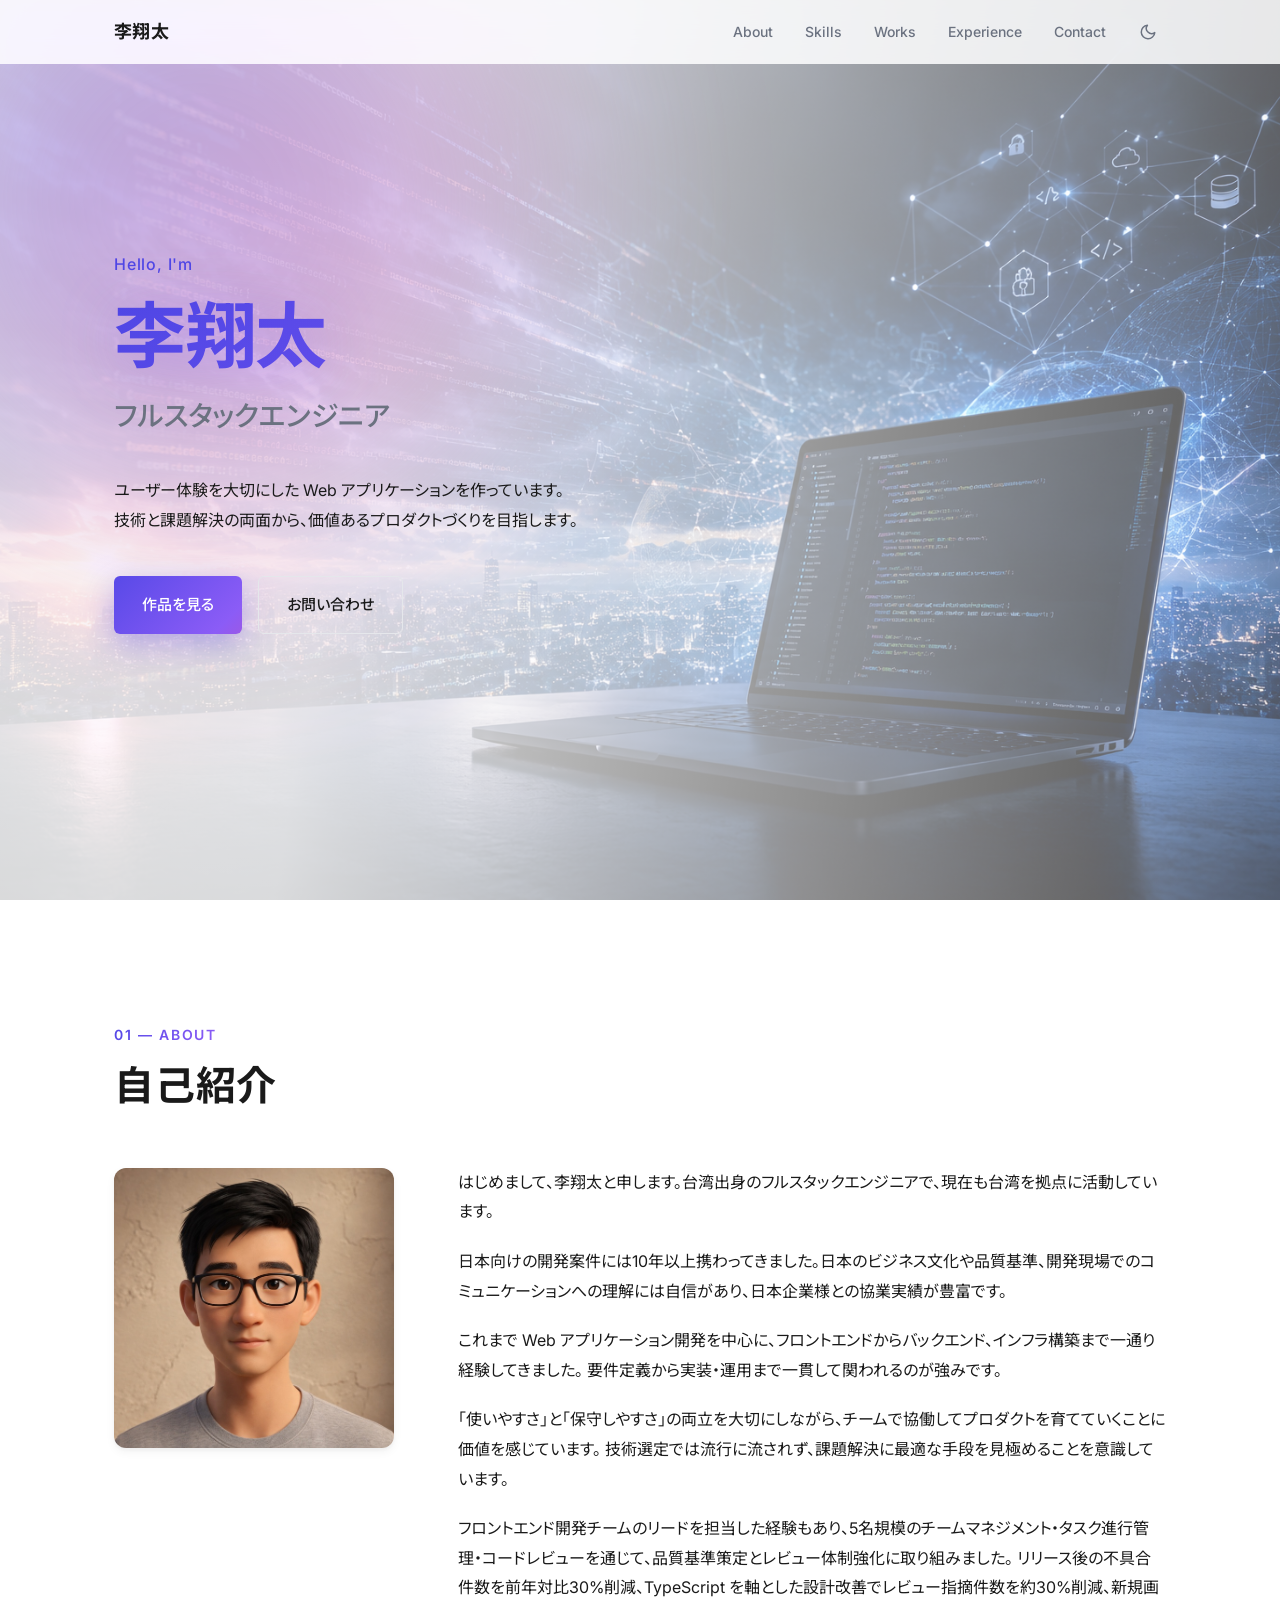
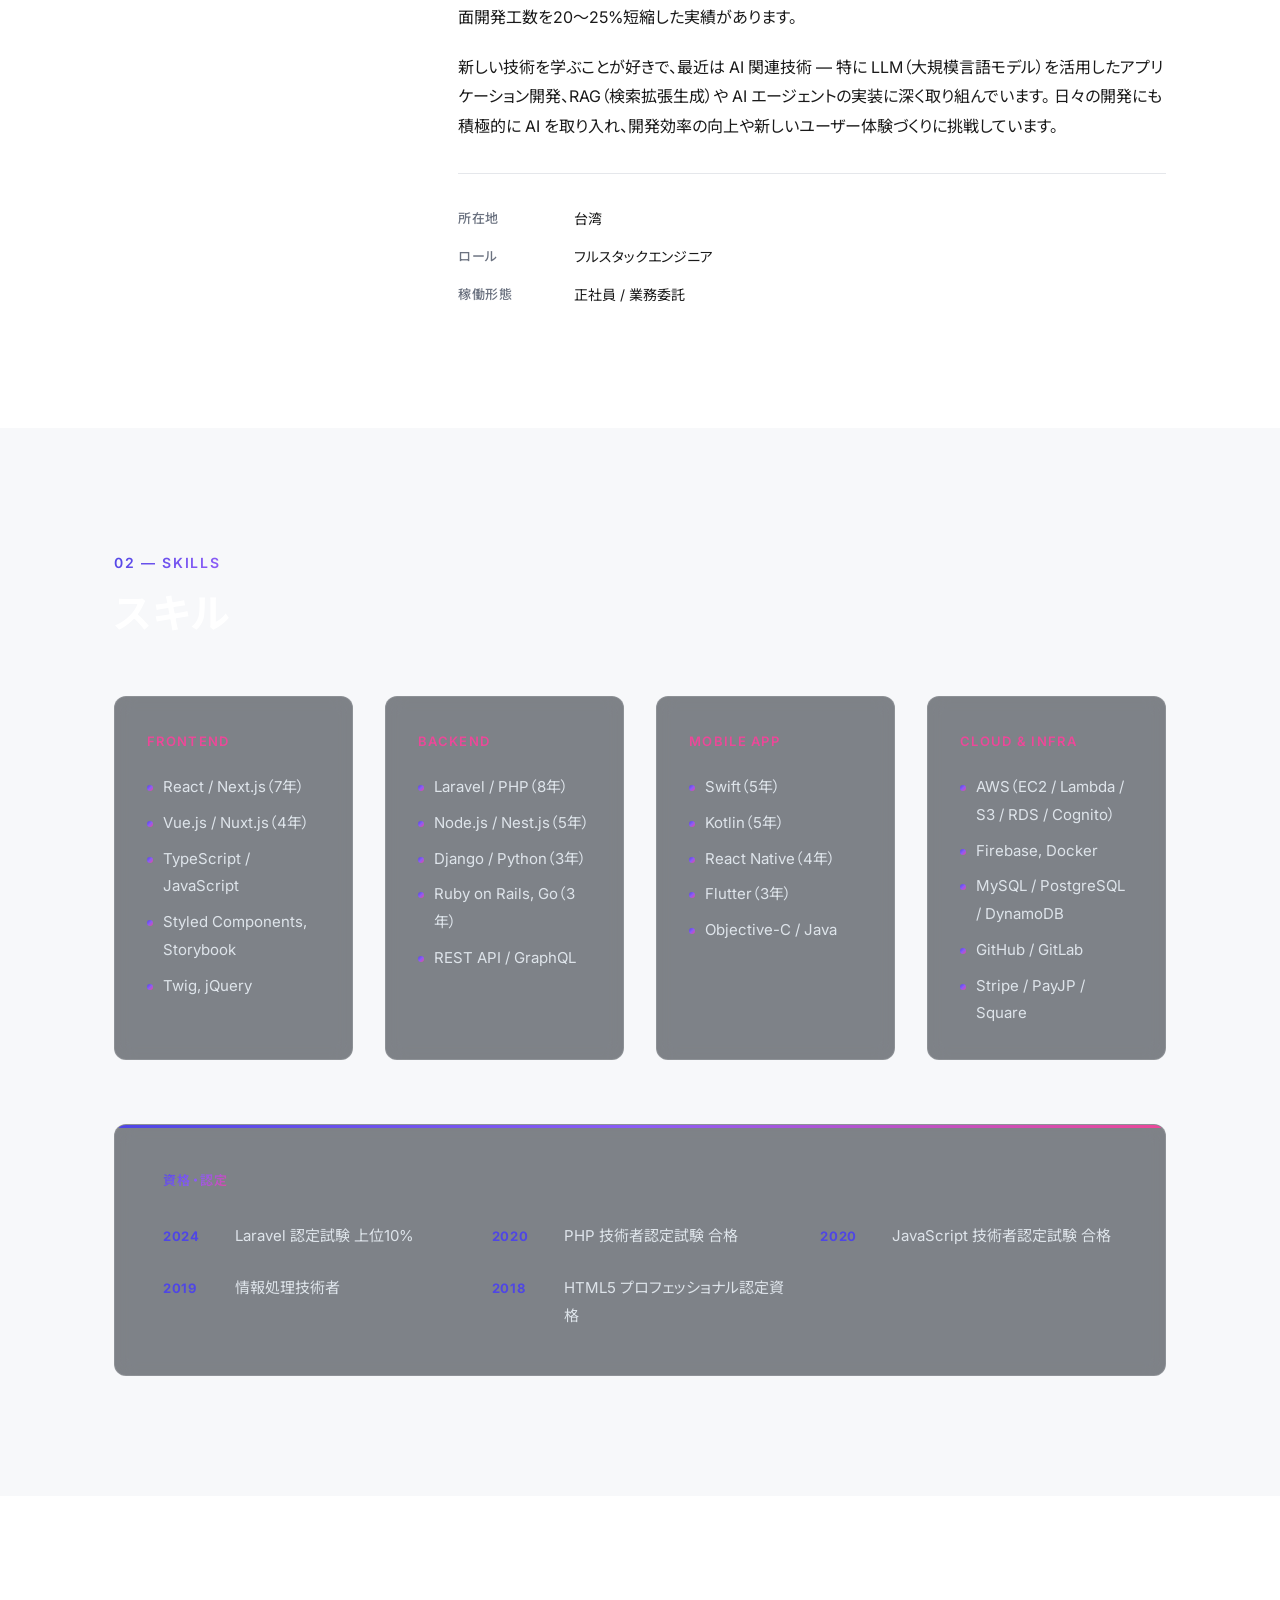
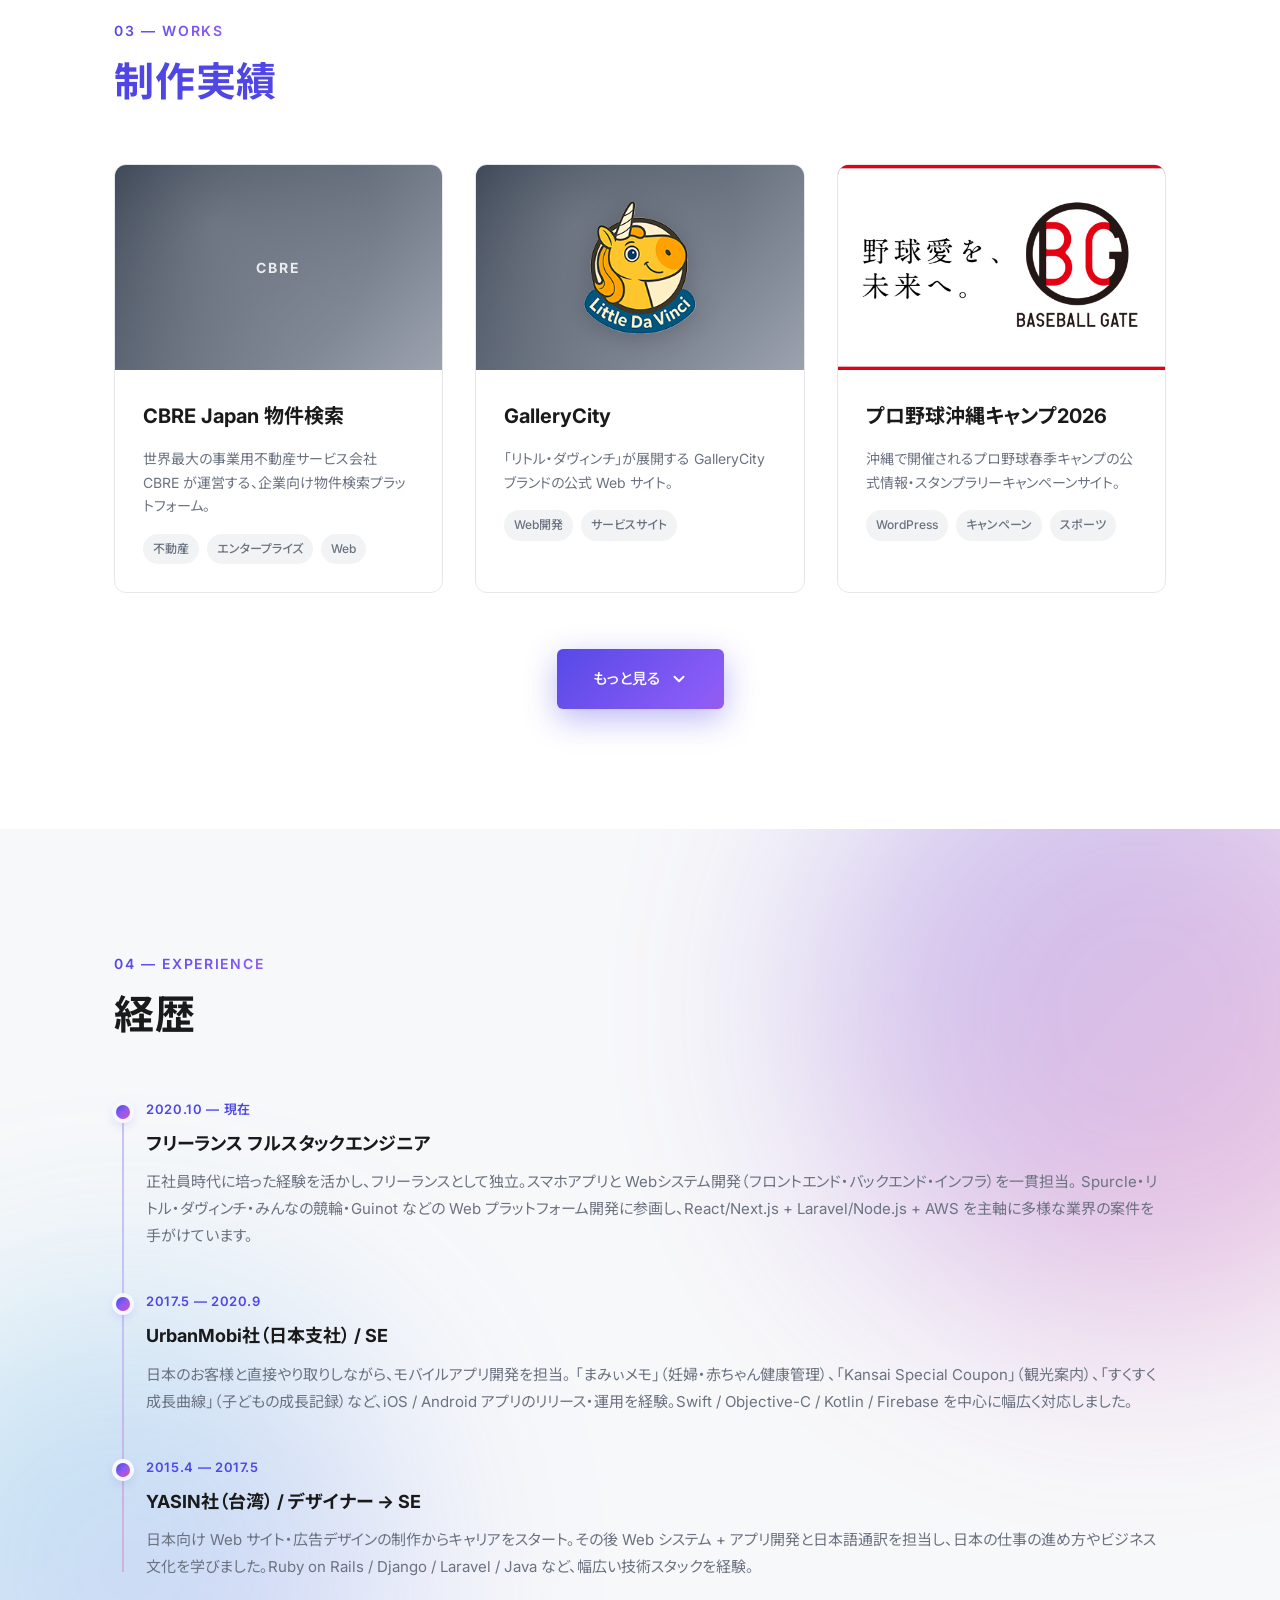
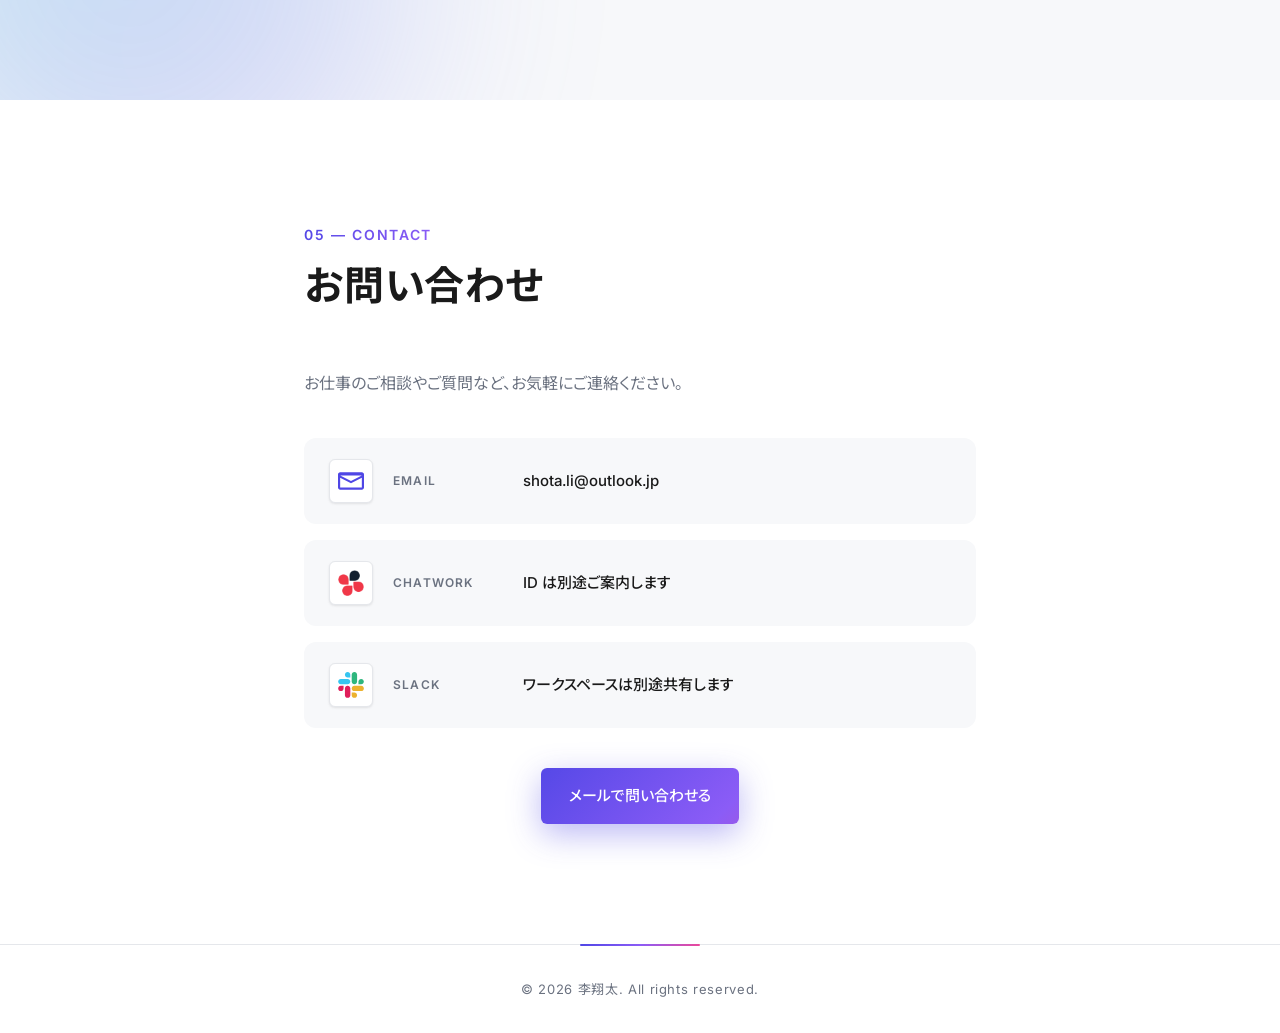
==== index.html @ f88a5d5b "initial commits" ====
<!DOCTYPE html>
<html lang="ja">
<head>
  <meta charset="UTF-8">
  <meta name="viewport" content="width=device-width, initial-scale=1.0">
  <title>李翔太 | Portfolio</title>
  <meta name="description" content="フルスタックエンジニア 李翔太 のポートフォリオサイト。これまでに制作した作品と経歴を掲載しています。">
  <meta property="og:title" content="李翔太 | Portfolio">
  <meta property="og:description" content="フルスタックエンジニア 李翔太 のポートフォリオサイト">
  <meta property="og:type" content="website">

  <link rel="preconnect" href="https://fonts.googleapis.com">
  <link rel="preconnect" href="https://fonts.gstatic.com" crossorigin>
  <link href="https://fonts.googleapis.com/css2?family=Inter:wght@400;500;600;700&family=Noto+Sans+JP:wght@400;500;700&display=swap" rel="stylesheet">
  <link rel="stylesheet" href="assets/css/style.css">

  <script>
    (function() {
      try {
        const stored = localStorage.getItem('theme');
        const prefersDark = window.matchMedia('(prefers-color-scheme: dark)').matches;
        const theme = stored || (prefersDark ? 'dark' : 'light');
        document.documentElement.setAttribute('data-theme', theme);
      } catch (e) {
        document.documentElement.setAttribute('data-theme', 'light');
      }
    })();
  </script>
</head>
<body>
  <header class="header" id="header">
    <div class="container header__inner">
      <a href="#hero" class="header__logo">李翔太</a>
      <div class="header__right">
        <nav class="nav" id="nav">
          <ul class="nav__list">
            <li><a href="#about" class="nav__link">About</a></li>
            <li><a href="#skills" class="nav__link">Skills</a></li>
            <li><a href="#works" class="nav__link">Works</a></li>
            <li><a href="#experience" class="nav__link">Experience</a></li>
            <li><a href="#contact" class="nav__link">Contact</a></li>
          </ul>
        </nav>
        <button class="theme-toggle" id="themeToggle" aria-label="テーマを切り替え">
          <svg class="theme-toggle__icon theme-toggle__icon--moon" viewBox="0 0 24 24" fill="none" stroke="currentColor" stroke-width="2" stroke-linecap="round" stroke-linejoin="round" aria-hidden="true">
            <path d="M21 12.79A9 9 0 1 1 11.21 3 7 7 0 0 0 21 12.79z"/>
          </svg>
          <svg class="theme-toggle__icon theme-toggle__icon--sun" viewBox="0 0 24 24" fill="none" stroke="currentColor" stroke-width="2" stroke-linecap="round" stroke-linejoin="round" aria-hidden="true">
            <circle cx="12" cy="12" r="4"/>
            <path d="M12 2v2M12 20v2M4.93 4.93l1.41 1.41M17.66 17.66l1.41 1.41M2 12h2M20 12h2M4.93 19.07l1.41-1.41M17.66 6.34l1.41-1.41"/>
          </svg>
        </button>
        <button class="header__toggle" id="navToggle" aria-label="メニューを開く" aria-expanded="false">
          <span></span><span></span><span></span>
        </button>
      </div>
    </div>
  </header>

  <main>
    <section id="hero" class="hero">
      <div class="container hero__inner">
        <p class="hero__greeting">Hello, I'm</p>
        <h1 class="hero__name">李翔太</h1>
        <p class="hero__title">フルスタックエンジニア</p>
        <p class="hero__lead">
          ユーザー体験を大切にした Web アプリケーションを作っています。<br>
          技術と課題解決の両面から、価値あるプロダクトづくりを目指します。
        </p>
        <div class="hero__actions">
          <a href="#works" class="btn btn--primary">作品を見る</a>
          <a href="#contact" class="btn btn--ghost">お問い合わせ</a>
        </div>
      </div>
    </section>

    <section id="about" class="section">
      <div class="container">
        <p class="section__label">01 — About</p>
        <h2 class="section__title">自己紹介</h2>
        <div class="about">
          <div class="about__image">
            <img src="assets/images/profile.jpg" alt="李翔太" loading="lazy">
          </div>
          <div class="about__text">
            <p>はじめまして、李翔太と申します。台湾出身のフルスタックエンジニアで、現在も台湾を拠点に活動しています。</p>
            <p>
              日本向けの開発案件には10年以上携わってきました。日本のビジネス文化や品質基準、開発現場でのコミュニケーションへの理解には自信があり、日本企業様との協業実績が豊富です。
            </p>
            <p>
              これまで Web アプリケーション開発を中心に、フロントエンドからバックエンド、インフラ構築まで一通り経験してきました。
              要件定義から実装・運用まで一貫して関われるのが強みです。
            </p>
            <p>
              「使いやすさ」と「保守しやすさ」の両立を大切にしながら、チームで協働してプロダクトを育てていくことに価値を感じています。
              技術選定では流行に流されず、課題解決に最適な手段を見極めることを意識しています。
            </p>
            <p>
              フロントエンド開発チームのリードを担当した経験もあり、5名規模のチームマネジメント・タスク進行管理・コードレビューを通じて、品質基準策定とレビュー体制強化に取り組みました。
              リリース後の不具合件数を前年対比30%削減、TypeScript を軸とした設計改善でレビュー指摘件数を約30%削減、新規画面開発工数を20〜25%短縮した実績があります。
            </p>
            <p>
              新しい技術を学ぶことが好きで、最近は AI 関連技術 — 特に LLM（大規模言語モデル）を活用したアプリケーション開発、RAG（検索拡張生成）や AI エージェントの実装に深く取り組んでいます。
              日々の開発にも積極的に AI を取り入れ、開発効率の向上や新しいユーザー体験づくりに挑戦しています。
            </p>
            <dl class="about__meta">
              <div class="about__meta-item">
                <dt>所在地</dt><dd>台湾</dd>
              </div>
              <div class="about__meta-item">
                <dt>ロール</dt><dd>フルスタックエンジニア</dd>
              </div>
              <div class="about__meta-item">
                <dt>稼働形態</dt><dd>正社員 / 業務委託</dd>
              </div>
            </dl>
          </div>
        </div>
      </div>
    </section>

    <section id="skills" class="section section--alt section--with-bg-image">
      <div class="container">
        <p class="section__label">02 — Skills</p>
        <h2 class="section__title">スキル</h2>
        <div class="skills">
          <div class="skill-group">
            <h3 class="skill-group__title">Frontend</h3>
            <ul class="skill-list">
              <li>React / Next.js（7年）</li>
              <li>Vue.js / Nuxt.js（4年）</li>
              <li>TypeScript / JavaScript</li>
              <li>Styled Components, Storybook</li>
              <li>Twig, jQuery</li>
            </ul>
          </div>
          <div class="skill-group">
            <h3 class="skill-group__title">Backend</h3>
            <ul class="skill-list">
              <li>Laravel / PHP（8年）</li>
              <li>Node.js / Nest.js（5年）</li>
              <li>Django / Python（3年）</li>
              <li>Ruby on Rails, Go（3年）</li>
              <li>REST API / GraphQL</li>
            </ul>
          </div>
          <div class="skill-group">
            <h3 class="skill-group__title">Mobile App</h3>
            <ul class="skill-list">
              <li>Swift（5年）</li>
              <li>Kotlin（5年）</li>
              <li>React Native（4年）</li>
              <li>Flutter（3年）</li>
              <li>Objective-C / Java</li>
            </ul>
          </div>
          <div class="skill-group">
            <h3 class="skill-group__title">Cloud &amp; Infra</h3>
            <ul class="skill-list">
              <li>AWS（EC2 / Lambda / S3 / RDS / Cognito）</li>
              <li>Firebase, Docker</li>
              <li>MySQL / PostgreSQL / DynamoDB</li>
              <li>GitHub / GitLab</li>
              <li>Stripe / PayJP / Square</li>
            </ul>
          </div>
        </div>

        <div class="certifications">
          <h3 class="certifications__title">資格・認定</h3>
          <ul class="certifications__list">
            <li><span class="certifications__year">2024</span><span>Laravel 認定試験 上位10%</span></li>
            <li><span class="certifications__year">2020</span><span>PHP 技術者認定試験 合格</span></li>
            <li><span class="certifications__year">2020</span><span>JavaScript 技術者認定試験 合格</span></li>
            <li><span class="certifications__year">2019</span><span>情報処理技術者</span></li>
            <li><span class="certifications__year">2018</span><span>HTML5 プロフェッショナル認定資格</span></li>
          </ul>
        </div>
      </div>
    </section>

    <section id="works" class="section section--with-works-bg">
      <div class="container">
        <p class="section__label">03 — Works</p>
        <h2 class="section__title">制作実績</h2>
        <div class="works" id="worksGrid">
          <article class="work-card">
            <a href="works/cbre-properties.html" class="work-card__link">
              <div class="work-card__thumb">
                <span class="work-card__thumb-text">CBRE</span>
              </div>
              <div class="work-card__body">
                <h3 class="work-card__title">CBRE Japan 物件検索</h3>
                <p class="work-card__desc">
                  世界最大の事業用不動産サービス会社 CBRE が運営する、企業向け物件検索プラットフォーム。
                </p>
                <ul class="work-card__tags">
                  <li>不動産</li>
                  <li>エンタープライズ</li>
                  <li>Web</li>
                </ul>
              </div>
            </a>
          </article>

          <article class="work-card">
            <a href="works/little-dvc-gallerycity.html" class="work-card__link">
              <div class="work-card__thumb work-card__thumb--icon">
                <img src="assets/images/works/little-dvc-logo.png" alt="Little Da Vinci" loading="lazy">
              </div>
              <div class="work-card__body">
                <h3 class="work-card__title">GalleryCity</h3>
                <p class="work-card__desc">
                  「リトル・ダヴィンチ」が展開する GalleryCity ブランドの公式 Web サイト。
                </p>
                <ul class="work-card__tags">
                  <li>Web開発</li>
                  <li>サービスサイト</li>
                </ul>
              </div>
            </a>
          </article>

          <article class="work-card">
            <a href="works/baseballgate-okinawa-camp.html" class="work-card__link">
              <div class="work-card__thumb">
                <img src="assets/images/works/baseballgate-okinawa.jpg" alt="プロ野球沖縄キャンプ2026" loading="lazy">
              </div>
              <div class="work-card__body">
                <h3 class="work-card__title">プロ野球沖縄キャンプ2026</h3>
                <p class="work-card__desc">
                  沖縄で開催されるプロ野球春季キャンプの公式情報・スタンプラリーキャンペーンサイト。
                </p>
                <ul class="work-card__tags">
                  <li>WordPress</li>
                  <li>キャンペーン</li>
                  <li>スポーツ</li>
                </ul>
              </div>
            </a>
          </article>

          <article class="work-card">
            <a href="works/minnano-keirin.html" class="work-card__link">
              <div class="work-card__thumb">
                <img src="assets/images/works/minnano-keirin.jpg" alt="みんなの競輪" loading="lazy">
              </div>
              <div class="work-card__body">
                <h3 class="work-card__title">みんなの競輪</h3>
                <p class="work-card__desc">
                  競輪の予想・レース映像を見ながら投票できる、競輪のオンライン投票サービス。
                </p>
                <ul class="work-card__tags">
                  <li>Next.js</li>
                  <li>TypeScript</li>
                  <li>オンライン投票</li>
                </ul>
              </div>
            </a>
          </article>

          <article class="work-card">
            <a href="works/spurcle-nexus.html" class="work-card__link">
              <div class="work-card__thumb work-card__thumb--icon">
                <img src="assets/images/works/spurcle-logo.svg" alt="Spurcle" loading="lazy">
              </div>
              <div class="work-card__body">
                <h3 class="work-card__title">Spurcle Community（Nexus）</h3>
                <p class="work-card__desc">
                  Spurcle が運営する Nexus コミュニティのWebプラットフォーム。
                </p>
                <ul class="work-card__tags">
                  <li>Next.js</li>
                  <li>コミュニティ</li>
                </ul>
              </div>
            </a>
          </article>

          <article class="work-card">
            <a href="works/guinot-paris.html" class="work-card__link">
              <div class="work-card__thumb work-card__thumb--icon">
                <img src="assets/images/works/guinot-logo.svg" alt="Guinot" loading="lazy">
              </div>
              <div class="work-card__body">
                <h3 class="work-card__title">Guinot Official Beauty Salon</h3>
                <p class="work-card__desc">
                  フランス発の高級美容ブランド Guinot の公式オンラインサロン。
                </p>
                <ul class="work-card__tags">
                  <li>EC</li>
                  <li>美容</li>
                  <li>認証</li>
                </ul>
              </div>
            </a>
          </article>
        </div>

        <div class="works__more">
          <button class="btn btn--primary works__more-btn" id="worksMoreBtn" aria-expanded="false" aria-controls="worksGrid">
            <span class="works__more-text">もっと見る</span>
            <svg class="works__more-icon" viewBox="0 0 24 24" fill="none" stroke="currentColor" stroke-width="2.5" stroke-linecap="round" stroke-linejoin="round" aria-hidden="true">
              <polyline points="6 9 12 15 18 9"/>
            </svg>
          </button>
        </div>
      </div>
    </section>

    <section id="experience" class="section section--alt">
      <div class="container">
        <p class="section__label">04 — Experience</p>
        <h2 class="section__title">経歴</h2>
        <ol class="timeline">
          <li class="timeline__item">
            <div class="timeline__date">2020.10 — 現在</div>
            <div class="timeline__body">
              <h3 class="timeline__title">フリーランス フルスタックエンジニア</h3>
              <p>
                正社員時代に培った経験を活かし、フリーランスとして独立。スマホアプリと Webシステム開発（フロントエンド・バックエンド・インフラ）を一貫担当。
                Spurcle・リトル・ダヴィンチ・みんなの競輪・Guinot などの Web プラットフォーム開発に参画し、React/Next.js + Laravel/Node.js + AWS を主軸に多様な業界の案件を手がけています。
              </p>
            </div>
          </li>
          <li class="timeline__item">
            <div class="timeline__date">2017.5 — 2020.9</div>
            <div class="timeline__body">
              <h3 class="timeline__title">UrbanMobi社（日本支社） / SE</h3>
              <p>
                日本のお客様と直接やり取りしながら、モバイルアプリ開発を担当。
                「まみぃメモ」（妊婦・赤ちゃん健康管理）、「Kansai Special Coupon」（観光案内）、「すくすく成長曲線」（子どもの成長記録）など、iOS / Android アプリのリリース・運用を経験。Swift / Objective-C / Kotlin / Firebase を中心に幅広く対応しました。
              </p>
            </div>
          </li>
          <li class="timeline__item">
            <div class="timeline__date">2015.4 — 2017.5</div>
            <div class="timeline__body">
              <h3 class="timeline__title">YASIN社（台湾） / デザイナー → SE</h3>
              <p>
                日本向け Web サイト・広告デザインの制作からキャリアをスタート。その後 Web システム + アプリ開発と日本語通訳を担当し、日本の仕事の進め方やビジネス文化を学びました。Ruby on Rails / Django / Laravel / Java など、幅広い技術スタックを経験。
              </p>
            </div>
          </li>
        </ol>
      </div>
    </section>

    <section id="contact" class="section">
      <div class="container container--narrow">
        <p class="section__label">05 — Contact</p>
        <h2 class="section__title">お問い合わせ</h2>
        <p class="contact__lead">
          お仕事のご相談やご質問など、お気軽にご連絡ください。
        </p>
        <ul class="contact__list">
          <li class="contact__item">
            <span class="contact__icon" aria-hidden="true">
              <svg viewBox="0 0 24 24" fill="currentColor">
                <path d="M22 4H2c-1.1 0-2 .9-2 2v12c0 1.1.9 2 2 2h20c1.1 0 2-.9 2-2V6c0-1.1-.9-2-2-2zm0 14H2V8.99l10 5 10-5V18zM12 12L2 7h20l-10 5z"/>
              </svg>
            </span>
            <span class="contact__label">Email</span>
            <a href="mailto:shota.li@outlook.jp" class="contact__value">shota.li@outlook.jp</a>
          </li>
          <li class="contact__item">
            <span class="contact__icon" aria-hidden="true">
              <img src="assets/images/icons/chatwork.png" alt="Chatwork" loading="lazy">
            </span>
            <span class="contact__label">Chatwork</span>
            <span class="contact__value">ID は別途ご案内します</span>
          </li>
          <li class="contact__item">
            <span class="contact__icon" aria-hidden="true">
              <img src="assets/images/icons/slack.svg" alt="Slack" loading="lazy">
            </span>
            <span class="contact__label">Slack</span>
            <span class="contact__value">ワークスペースは別途共有します</span>
          </li>
        </ul>

        <div class="contact__cta">
          <a href="mailto:shota.li@outlook.jp" class="btn btn--primary">メールで問い合わせる</a>
        </div>
      </div>
    </section>
  </main>

  <footer class="footer">
    <div class="container footer__inner">
      <p class="footer__copy">&copy; <span id="year"></span> 李翔太. All rights reserved.</p>
    </div>
  </footer>

  <script src="assets/js/script.js"></script>
</body>
</html>
---- assets/css/style.css ----
/* ==========================================================================
   Reset & Base
   ========================================================================== */
*,
*::before,
*::after {
  box-sizing: border-box;
}

* {
  margin: 0;
  padding: 0;
}

html {
  scroll-behavior: smooth;
  -webkit-text-size-adjust: 100%;
}

body {
  font-family: "Inter", "Noto Sans JP", -apple-system, BlinkMacSystemFont, "Segoe UI", "Hiragino Kaku Gothic ProN", "Hiragino Sans", Meiryo, sans-serif;
  font-size: 16px;
  line-height: 1.85;
  color: var(--color-text);
  background-color: var(--color-bg);
  font-feature-settings: "palt" 1;
  text-rendering: optimizeLegibility;
  -webkit-font-smoothing: antialiased;
  -moz-osx-font-smoothing: grayscale;
  transition: background-color 0.3s ease, color 0.3s ease;
}

img, picture, video {
  display: block;
  max-width: 100%;
  height: auto;
}

a {
  color: inherit;
  text-decoration: none;
  transition: color 0.2s ease, opacity 0.2s ease;
}

ul, ol {
  list-style: none;
}

button {
  font: inherit;
  background: none;
  border: none;
  cursor: pointer;
  color: inherit;
}

/* ==========================================================================
   Design Tokens
   ========================================================================== */
:root {
  --color-bg: #ffffff;
  --color-bg-alt: #f7f8fa;
  --color-card: #ffffff;
  --color-text: #1a1a1a;
  --color-text-muted: #6b7280;
  --color-border: #e5e7eb;
  --color-accent: #4f46e5;
  --color-accent-hover: #4338ca;
  --color-accent-cyan: #06b6d4;
  --color-grad-1: #4f46e5;
  --color-grad-2: #8b5cf6;
  --color-grad-3: #ec4899;
  --gradient-primary: linear-gradient(135deg, #4f46e5 0%, #8b5cf6 50%, #ec4899 100%);
  --gradient-blob-1: linear-gradient(135deg, #4f46e5 0%, #ec4899 100%);
  --gradient-blob-2: linear-gradient(135deg, #06b6d4 0%, #8b5cf6 100%);
  --color-header-bg: rgba(255, 255, 255, 0.85);
  --color-thumb-from: #374151;
  --color-thumb-to: #9ca3af;
  --color-placeholder-from: #e5e7eb;
  --color-placeholder-to: #cbd5e1;
  --color-placeholder-text: #9ca3af;
  --color-contact-hover-bg: #eef2f7;
  --color-tag-bg: #f1f3f5;
  --hero-overlay-from: rgba(255, 255, 255, 0.85);
  --hero-overlay-to: rgba(255, 255, 255, 0.3);
  --skills-overlay-from: rgba(10, 14, 22, 0.7);
  --skills-overlay-to: rgba(10, 14, 22, 0.25);
  --works-overlay-from: rgba(255, 255, 255, 0.92);
  --works-overlay-to: rgba(255, 255, 255, 0.55);

  --font-display: "Inter", "Noto Sans JP", sans-serif;

  --container-width: 1100px;
  --container-narrow: 720px;
  --container-padding: 24px;

  --header-height: 64px;

  --radius-sm: 6px;
  --radius-md: 12px;
  --radius-lg: 20px;

  --shadow-sm: 0 1px 2px rgba(0, 0, 0, 0.04), 0 1px 3px rgba(0, 0, 0, 0.06);
  --shadow-md: 0 4px 10px rgba(0, 0, 0, 0.05), 0 2px 4px rgba(0, 0, 0, 0.04);
  --shadow-lg: 0 20px 40px rgba(0, 0, 0, 0.08);
  --shadow-glow: 0 10px 32px rgba(79, 70, 229, 0.38);
  --shadow-glow-hover: 0 18px 48px rgba(236, 72, 153, 0.5);

  --blob-opacity-1: 0.32;
  --blob-opacity-2: 0.25;

  --transition: 0.25s ease;
}

[data-theme="dark"] {
  --color-bg: #0d1117;
  --color-bg-alt: #161b22;
  --color-card: #1c2128;
  --color-text: #e6edf3;
  --color-text-muted: #8b949e;
  --color-border: #30363d;
  --color-accent: #818cf8;
  --color-accent-hover: #6366f1;
  --color-accent-cyan: #22d3ee;
  --color-grad-1: #818cf8;
  --color-grad-2: #a78bfa;
  --color-grad-3: #f472b6;
  --gradient-primary: linear-gradient(135deg, #818cf8 0%, #a78bfa 50%, #f472b6 100%);
  --gradient-blob-1: linear-gradient(135deg, #6366f1 0%, #ec4899 100%);
  --gradient-blob-2: linear-gradient(135deg, #06b6d4 0%, #a78bfa 100%);
  --color-header-bg: rgba(13, 17, 23, 0.85);
  --color-thumb-from: #1f2937;
  --color-thumb-to: #4b5563;
  --color-placeholder-from: #21262d;
  --color-placeholder-to: #30363d;
  --color-placeholder-text: #6e7681;
  --color-contact-hover-bg: #262c36;
  --color-tag-bg: #2d333b;
  --hero-overlay-from: rgba(13, 17, 23, 0.88);
  --hero-overlay-to: rgba(13, 17, 23, 0.45);
  --skills-overlay-from: rgba(10, 14, 22, 0.8);
  --skills-overlay-to: rgba(10, 14, 22, 0.35);
  --works-overlay-from: rgba(13, 17, 23, 0.95);
  --works-overlay-to: rgba(13, 17, 23, 0.78);

  --shadow-sm: 0 1px 2px rgba(0, 0, 0, 0.3), 0 1px 3px rgba(0, 0, 0, 0.4);
  --shadow-md: 0 4px 10px rgba(0, 0, 0, 0.35), 0 2px 4px rgba(0, 0, 0, 0.3);
  --shadow-lg: 0 20px 40px rgba(0, 0, 0, 0.5);
  --shadow-glow: 0 10px 32px rgba(129, 140, 248, 0.5);
  --shadow-glow-hover: 0 18px 48px rgba(244, 114, 182, 0.55);

  --blob-opacity-1: 0.42;
  --blob-opacity-2: 0.34;
}

/* ==========================================================================
   Layout Utilities
   ========================================================================== */
.container {
  width: 100%;
  max-width: var(--container-width);
  margin: 0 auto;
  padding: 0 var(--container-padding);
}

.container--narrow {
  max-width: var(--container-narrow);
}

.section {
  padding: 120px 0;
  position: relative;
}

.section > .container {
  position: relative;
  z-index: 1;
}

.section--alt {
  background-color: var(--color-bg-alt);
  transition: background-color 0.3s ease;
  overflow: hidden;
}

.section--alt::before,
.section--alt::after {
  content: "";
  position: absolute;
  border-radius: 50%;
  filter: blur(110px);
  pointer-events: none;
  z-index: 0;
}

.section--alt::before {
  width: 640px;
  height: 640px;
  top: -140px;
  right: -180px;
  background: var(--gradient-blob-1);
  opacity: var(--blob-opacity-1);
}

.section--alt::after {
  width: 540px;
  height: 540px;
  bottom: -140px;
  left: -140px;
  background: var(--gradient-blob-2);
  opacity: var(--blob-opacity-2);
}

/* Optional background image (use class .section--with-bg-image and place file at assets/images/skills-bg.jpg) */
.section--with-bg-image {
  background-image:
    linear-gradient(135deg, var(--skills-overlay-from), var(--skills-overlay-to)),
    url('../images/skills-bg.jpg');
  background-size: cover;
  background-position: center center;
  background-repeat: no-repeat;
}

/* Works section background image */
.section--with-works-bg {
  background-image:
    linear-gradient(180deg,
      var(--works-overlay-from) 0%,
      var(--works-overlay-from) 22%,
      var(--works-overlay-to) 100%
    ),
    url('../images/works-bg.jpg');
  background-size: cover;
  background-position: center center;
  background-repeat: no-repeat;
}

/* Section title in Works — adjust text color only so it balances with the gallery bg in both themes */
.section--with-works-bg .section__title {
  color: var(--color-accent);
}

/* Parallax-like fixed background on desktop only (iOS Safari has perf issues with fixed) */
@media (min-width: 769px) {
  .hero,
  .section--with-bg-image,
  .section--with-works-bg {
    background-attachment: fixed;
  }
}

/* Hide decorative blobs when bg image is present (image is the visual focus) */
.section--with-bg-image::before,
.section--with-bg-image::after {
  display: none;
}

/* Force-dark theme treatment within the bg-image section regardless of light/dark mode */
.section--with-bg-image .section__title {
  color: #ffffff;
}

.section--with-bg-image .skill-group {
  background-color: rgba(28, 33, 40, 0.55);
  border-color: rgba(255, 255, 255, 0.12);
  -webkit-backdrop-filter: blur(10px) saturate(180%);
  backdrop-filter: blur(10px) saturate(180%);
}

.section--with-bg-image .skill-group:hover {
  background-color: rgba(28, 33, 40, 0.75);
  border-color: var(--color-grad-3);
}

.section--with-bg-image .skill-group__title {
  color: var(--color-grad-3);
}

.section--with-bg-image .skill-list li {
  color: rgba(230, 237, 243, 0.92);
}

.section--with-bg-image .certifications {
  background-color: rgba(28, 33, 40, 0.55);
  border-color: rgba(255, 255, 255, 0.12);
  -webkit-backdrop-filter: blur(10px) saturate(180%);
  backdrop-filter: blur(10px) saturate(180%);
}

.section--with-bg-image .certifications__list li {
  color: rgba(230, 237, 243, 0.92);
}

.section__label {
  font-family: var(--font-display);
  font-size: 14px;
  font-weight: 600;
  letter-spacing: 0.12em;
  color: var(--color-accent);
  background: var(--gradient-primary);
  background-size: 200% auto;
  -webkit-background-clip: text;
  background-clip: text;
  -webkit-text-fill-color: transparent;
  margin-bottom: 12px;
  text-transform: uppercase;
  display: inline-block;
}

.section__title {
  font-size: clamp(28px, 4vw, 40px);
  font-weight: 700;
  letter-spacing: 0.02em;
  margin-bottom: 56px;
  line-height: 1.3;
}

/* ==========================================================================
   Header
   ========================================================================== */
.header {
  position: fixed;
  top: 0;
  left: 0;
  right: 0;
  height: var(--header-height);
  background-color: var(--color-header-bg);
  backdrop-filter: saturate(180%) blur(12px);
  -webkit-backdrop-filter: saturate(180%) blur(12px);
  border-bottom: 1px solid transparent;
  z-index: 100;
  transition: border-color var(--transition), box-shadow var(--transition), background-color 0.3s ease;
}

.header.is-scrolled {
  border-bottom-color: var(--color-border);
  box-shadow: var(--shadow-sm);
}

.header__inner {
  display: flex;
  align-items: center;
  justify-content: space-between;
  height: 100%;
  gap: 16px;
}

.header__logo {
  font-family: var(--font-display);
  font-weight: 700;
  font-size: 18px;
  letter-spacing: 0.02em;
  flex-shrink: 0;
}

.header__logo:hover {
  color: var(--color-accent);
}

.header__right {
  display: flex;
  align-items: center;
  gap: 24px;
}

.nav__list {
  display: flex;
  gap: 32px;
}

.nav__link {
  font-size: 14px;
  font-weight: 500;
  color: var(--color-text-muted);
}

.nav__link:hover {
  color: var(--color-text);
}

/* Theme toggle */
.theme-toggle {
  display: inline-flex;
  align-items: center;
  justify-content: center;
  width: 36px;
  height: 36px;
  border-radius: var(--radius-sm);
  color: var(--color-text-muted);
  transition: color var(--transition), background-color var(--transition);
  flex-shrink: 0;
  z-index: 110;
}

.theme-toggle:hover {
  color: var(--color-text);
  background-color: var(--color-bg-alt);
}

.theme-toggle__icon {
  width: 18px;
  height: 18px;
}

.theme-toggle__icon--sun { display: none; }
.theme-toggle__icon--moon { display: block; }
[data-theme="dark"] .theme-toggle__icon--sun { display: block; }
[data-theme="dark"] .theme-toggle__icon--moon { display: none; }

.header__toggle {
  display: none;
  width: 32px;
  height: 32px;
  position: relative;
  z-index: 110;
}

.header__toggle span {
  position: absolute;
  left: 4px;
  width: 24px;
  height: 2px;
  background-color: var(--color-text);
  transition: transform var(--transition), opacity var(--transition), background-color 0.3s ease;
}

.header__toggle span:nth-child(1) { top: 10px; }
.header__toggle span:nth-child(2) { top: 16px; }
.header__toggle span:nth-child(3) { top: 22px; }

.header__toggle[aria-expanded="true"] span:nth-child(1) {
  transform: translateY(6px) rotate(45deg);
}
.header__toggle[aria-expanded="true"] span:nth-child(2) {
  opacity: 0;
}
.header__toggle[aria-expanded="true"] span:nth-child(3) {
  transform: translateY(-6px) rotate(-45deg);
}

/* ==========================================================================
   Hero
   ========================================================================== */
.hero {
  min-height: 100vh;
  display: flex;
  align-items: center;
  padding: var(--header-height) 0 80px;
  background-image:
    linear-gradient(100deg, var(--hero-overlay-from) 0%, var(--hero-overlay-from) 30%, var(--hero-overlay-to) 100%),
    url('../images/hero-bg.jpg');
  background-size: cover;
  background-position: center;
  background-repeat: no-repeat;
  position: relative;
  overflow: hidden;
}

.hero::before {
  content: "";
  position: absolute;
  top: -120px;
  left: -120px;
  width: 640px;
  height: 640px;
  border-radius: 50%;
  background: var(--gradient-blob-1);
  filter: blur(130px);
  opacity: 0.38;
  pointer-events: none;
  z-index: 0;
}

.hero > .container {
  position: relative;
  z-index: 1;
}

.hero__greeting {
  font-family: var(--font-display);
  font-size: 16px;
  color: var(--color-accent);
  font-weight: 500;
  letter-spacing: 0.05em;
  margin-bottom: 16px;
}

.hero__name {
  font-family: var(--font-display);
  font-size: clamp(40px, 7vw, 72px);
  font-weight: 700;
  line-height: 1.1;
  letter-spacing: -0.02em;
  margin-bottom: 16px;
  color: var(--color-accent);
  background: var(--gradient-primary);
  background-size: 200% 200%;
  -webkit-background-clip: text;
  background-clip: text;
  -webkit-text-fill-color: transparent;
  animation: gradientShift 6s ease-in-out infinite;
  filter: drop-shadow(0 8px 30px rgba(139, 92, 246, 0.35));
}

@keyframes gradientShift {
  0%, 100% { background-position: 0% 50%; }
  50% { background-position: 100% 50%; }
}

.hero__title {
  font-size: clamp(20px, 3vw, 28px);
  font-weight: 500;
  color: var(--color-text-muted);
  margin-bottom: 32px;
}

.hero__lead {
  font-size: 16px;
  line-height: 1.9;
  max-width: 560px;
  margin-bottom: 40px;
  color: var(--color-text);
}

.hero__actions {
  display: flex;
  gap: 16px;
  flex-wrap: wrap;
}

/* ==========================================================================
   Buttons
   ========================================================================== */
.btn {
  display: inline-flex;
  align-items: center;
  justify-content: center;
  padding: 14px 28px;
  font-size: 15px;
  font-weight: 500;
  border-radius: var(--radius-sm);
  transition: background-position 0.5s ease, color var(--transition), transform var(--transition), border-color var(--transition), box-shadow var(--transition), background var(--transition);
  cursor: pointer;
  position: relative;
  overflow: hidden;
}

.btn--primary {
  background: var(--gradient-primary);
  background-size: 200% 200%;
  background-position: 0% 50%;
  color: #ffffff;
  border: none;
  box-shadow: var(--shadow-glow);
}

.btn--primary:hover {
  background-position: 100% 50%;
  box-shadow: var(--shadow-glow-hover);
  transform: translateY(-2px);
}

.btn--ghost {
  background-color: transparent;
  color: var(--color-text);
  border: 1px solid var(--color-border);
}

.btn--ghost:hover {
  border-color: transparent;
  color: #ffffff;
  background: var(--gradient-primary);
  background-size: 200% 200%;
  background-position: 0% 50%;
  transform: translateY(-2px);
  box-shadow: var(--shadow-glow);
}

/* ==========================================================================
   About
   ========================================================================== */
.about {
  display: grid;
  grid-template-columns: 280px 1fr;
  gap: 64px;
  align-items: start;
}

.about__image {
  position: sticky;
  top: calc(var(--header-height) + 32px);
}

.about__image-placeholder {
  aspect-ratio: 1;
  background: linear-gradient(135deg, var(--color-placeholder-from), var(--color-placeholder-to));
  border-radius: var(--radius-md);
  display: flex;
  align-items: center;
  justify-content: center;
  color: var(--color-placeholder-text);
  font-weight: 600;
  letter-spacing: 0.1em;
  font-size: 14px;
}

.about__image img {
  aspect-ratio: 1;
  width: 100%;
  object-fit: cover;
  object-position: center -36px;
  border-radius: var(--radius-md);
  box-shadow: var(--shadow-md);
}

.about__text > p {
  margin-bottom: 20px;
}

.about__meta {
  margin-top: 32px;
  padding-top: 32px;
  border-top: 1px solid var(--color-border);
  display: grid;
  gap: 12px;
}

.about__meta-item {
  display: grid;
  grid-template-columns: 100px 1fr;
  gap: 16px;
}

.about__meta-item dt {
  font-size: 13px;
  color: var(--color-text-muted);
  font-weight: 500;
  letter-spacing: 0.05em;
}

.about__meta-item dd {
  font-size: 14px;
}

/* ==========================================================================
   Skills
   ========================================================================== */
.skills {
  display: grid;
  grid-template-columns: repeat(auto-fit, minmax(220px, 1fr));
  gap: 32px;
}

.skill-group {
  padding: 32px;
  background-color: var(--color-card);
  border: 1px solid var(--color-border);
  border-radius: var(--radius-md);
  transition: transform var(--transition), box-shadow var(--transition), background-color 0.3s ease, border-color 0.3s ease;
}

.skill-group:hover {
  transform: translateY(-6px) scale(1.02);
  box-shadow: var(--shadow-md), 0 0 32px rgba(139, 92, 246, 0.25);
  border-color: var(--color-grad-2);
}

.skill-group__title {
  font-family: var(--font-display);
  font-size: 13px;
  font-weight: 600;
  letter-spacing: 0.1em;
  text-transform: uppercase;
  color: var(--color-accent);
  margin-bottom: 20px;
}

.skill-list {
  display: flex;
  flex-direction: column;
  gap: 8px;
}

.skill-list li {
  font-size: 15px;
  padding-left: 16px;
  position: relative;
}

.skill-list li::before {
  content: "";
  position: absolute;
  left: 0;
  top: 12px;
  width: 6px;
  height: 6px;
  border-radius: 50%;
  background: var(--gradient-primary);
}

/* Certifications */
.certifications {
  margin-top: 64px;
  padding: 40px 48px;
  background-color: var(--color-card);
  border: 1px solid var(--color-border);
  border-radius: var(--radius-md);
  position: relative;
  overflow: hidden;
}

.certifications::before {
  content: "";
  position: absolute;
  top: 0;
  left: 0;
  right: 0;
  height: 3px;
  background: var(--gradient-primary);
}

.certifications__title {
  font-family: var(--font-display);
  font-size: 13px;
  font-weight: 600;
  letter-spacing: 0.1em;
  text-transform: uppercase;
  background: var(--gradient-primary);
  -webkit-background-clip: text;
  background-clip: text;
  -webkit-text-fill-color: transparent;
  margin-bottom: 24px;
  display: inline-block;
}

.certifications__list {
  display: grid;
  grid-template-columns: repeat(auto-fit, minmax(280px, 1fr));
  gap: 12px 32px;
}

.certifications__list li {
  display: grid;
  grid-template-columns: 56px 1fr;
  gap: 16px;
  align-items: baseline;
  font-size: 15px;
  padding: 6px 0;
}

.certifications__year {
  font-family: var(--font-display);
  font-weight: 700;
  font-size: 13px;
  color: var(--color-accent);
  letter-spacing: 0.05em;
}

@media (max-width: 768px) {
  .certifications {
    padding: 32px 24px;
    margin-top: 48px;
  }
  .certifications__list li {
    grid-template-columns: 50px 1fr;
    gap: 12px;
    font-size: 14px;
  }
}

/* ==========================================================================
   Works
   ========================================================================== */
.works {
  display: grid;
  grid-template-columns: repeat(auto-fit, minmax(300px, 1fr));
  gap: 32px;
}

.work-card {
  background-color: var(--color-card);
  border: 1px solid var(--color-border);
  border-radius: var(--radius-md);
  overflow: hidden;
  transition: transform var(--transition), box-shadow var(--transition), background-color 0.3s ease, border-color 0.3s ease;
}

.work-card:hover {
  transform: translateY(-10px) scale(1.025);
  box-shadow: var(--shadow-lg), 0 0 44px rgba(236, 72, 153, 0.28);
}

/* Works "show more" — hide cards beyond 3rd by default */
.works .work-card:nth-child(n+4) {
  display: none;
}

.works.is-expanded .work-card:nth-child(n+4) {
  display: block;
  animation: workReveal 0.7s cubic-bezier(0.16, 1, 0.3, 1) backwards;
}

.works.is-expanded .work-card:nth-child(4) { animation-delay: 0s; }
.works.is-expanded .work-card:nth-child(5) { animation-delay: 0.1s; }
.works.is-expanded .work-card:nth-child(6) { animation-delay: 0.2s; }
.works.is-expanded .work-card:nth-child(7) { animation-delay: 0.3s; }
.works.is-expanded .work-card:nth-child(8) { animation-delay: 0.4s; }

@keyframes workReveal {
  from {
    opacity: 0;
    transform: translateY(50px) scale(0.92);
  }
  to {
    opacity: 1;
    transform: translateY(0) scale(1);
  }
}

.works__more {
  display: flex;
  justify-content: center;
  margin-top: 56px;
}

.works__more-btn {
  gap: 10px;
  padding: 16px 36px;
  font-size: 15px;
}

.works__more-icon {
  width: 18px;
  height: 18px;
  transition: transform 0.4s cubic-bezier(0.16, 1, 0.3, 1);
}

.works__more-btn[aria-expanded="true"] .works__more-icon {
  transform: rotate(180deg);
}

.work-card__link {
  display: block;
}

.work-card__thumb {
  aspect-ratio: 16 / 10;
  background: linear-gradient(135deg, var(--color-thumb-from), var(--color-thumb-to));
  display: flex;
  align-items: center;
  justify-content: center;
  overflow: hidden;
  position: relative;
}

.work-card__thumb::after {
  content: "";
  position: absolute;
  inset: 0;
  background: radial-gradient(circle at 30% 30%, rgba(255, 255, 255, 0.15), transparent 60%);
  pointer-events: none;
  z-index: 1;
}

.work-card__thumb img {
  width: 100%;
  height: 100%;
  object-fit: cover;
  display: block;
  position: relative;
  z-index: 2;
}

.work-card__thumb--icon img {
  width: 70%;
  height: auto;
  max-height: 65%;
  object-fit: contain;
  filter: drop-shadow(0 4px 12px rgba(0, 0, 0, 0.2));
}

.work-card__thumb-text {
  font-family: var(--font-display);
  font-weight: 700;
  letter-spacing: 0.15em;
  font-size: 14px;
  color: rgba(255, 255, 255, 0.85);
  position: relative;
  z-index: 1;
}

.work-card__body {
  padding: 28px;
}

.work-card__title {
  font-size: 20px;
  font-weight: 700;
  margin-bottom: 12px;
}

.work-card__desc {
  font-size: 14px;
  color: var(--color-text-muted);
  line-height: 1.7;
  margin-bottom: 16px;
}

.work-card__tags {
  display: flex;
  gap: 8px;
  flex-wrap: wrap;
}

.work-card__tags li {
  font-family: var(--font-display);
  font-size: 12px;
  padding: 4px 10px;
  background-color: var(--color-tag-bg);
  color: var(--color-text-muted);
  border-radius: 100px;
  font-weight: 500;
}

/* ==========================================================================
   Timeline
   ========================================================================== */
.timeline {
  display: grid;
  gap: 40px;
  position: relative;
  padding-left: 32px;
}

.timeline::before {
  content: "";
  position: absolute;
  left: 8px;
  top: 8px;
  bottom: 8px;
  width: 2px;
  background: var(--gradient-primary);
  opacity: 0.3;
}

.timeline__item {
  position: relative;
}

.timeline__item::before {
  content: "";
  position: absolute;
  left: -30px;
  top: 8px;
  width: 14px;
  height: 14px;
  border-radius: 50%;
  background: var(--gradient-primary);
  box-shadow: 0 0 0 4px var(--color-bg-alt), 0 4px 12px rgba(79, 70, 229, 0.3);
}

[data-theme="dark"] .timeline__item::before {
  box-shadow: 0 0 0 4px var(--color-bg-alt), 0 4px 12px rgba(129, 140, 248, 0.4);
}

.timeline__date {
  font-family: var(--font-display);
  font-size: 13px;
  font-weight: 600;
  color: var(--color-accent);
  letter-spacing: 0.05em;
  margin-bottom: 6px;
}

.timeline__title {
  font-size: 18px;
  font-weight: 700;
  margin-bottom: 8px;
}

.timeline__body p {
  font-size: 15px;
  color: var(--color-text-muted);
  line-height: 1.8;
}

/* ==========================================================================
   Contact
   ========================================================================== */
.contact__lead {
  font-size: 16px;
  color: var(--color-text-muted);
  line-height: 1.9;
  margin-bottom: 40px;
}

.contact__list {
  display: grid;
  gap: 16px;
}

.contact__item {
  display: grid;
  grid-template-columns: 44px 110px 1fr;
  gap: 20px;
  align-items: center;
  padding: 20px 24px;
  background-color: var(--color-bg-alt);
  border-radius: var(--radius-md);
  border: 1px solid transparent;
  transition: background-color var(--transition), border-color var(--transition), transform var(--transition);
}

.contact__icon {
  display: inline-flex;
  align-items: center;
  justify-content: center;
  width: 44px;
  height: 44px;
  border-radius: var(--radius-sm);
  background: #ffffff;
  border: 1px solid var(--color-border);
  color: var(--color-accent);
  flex-shrink: 0;
  box-shadow: var(--shadow-sm);
}

[data-theme="dark"] .contact__icon {
  background: var(--color-bg-alt);
  border-color: var(--color-border);
  color: var(--color-grad-3);
}

.contact__icon svg,
.contact__icon img {
  width: 26px;
  height: 26px;
  object-fit: contain;
}

.contact__cta {
  margin-top: 40px;
  text-align: center;
}

.contact__item:hover {
  background-color: var(--color-contact-hover-bg);
  border-color: var(--color-grad-2);
  transform: translateX(4px);
}

.contact__label {
  font-family: var(--font-display);
  font-size: 12px;
  font-weight: 600;
  letter-spacing: 0.1em;
  text-transform: uppercase;
  color: var(--color-text-muted);
}

.contact__value {
  font-size: 15px;
  font-weight: 500;
  word-break: break-all;
}

.contact__value:hover {
  color: var(--color-accent);
}

/* ==========================================================================
   Footer
   ========================================================================== */
.footer {
  padding: 32px 0;
  border-top: 1px solid var(--color-border);
  position: relative;
}

.footer::before {
  content: "";
  position: absolute;
  top: -1px;
  left: 50%;
  transform: translateX(-50%);
  width: 120px;
  height: 2px;
  background: var(--gradient-primary);
  border-radius: 2px;
}

.footer__inner {
  text-align: center;
}

.footer__copy {
  font-family: var(--font-display);
  font-size: 13px;
  color: var(--color-text-muted);
  letter-spacing: 0.05em;
}

/* ==========================================================================
   Scroll Animations
   ========================================================================== */
.reveal {
  opacity: 0;
  transform: translateY(24px);
  transition: opacity 0.7s ease, transform 0.7s ease;
}

.reveal.is-visible {
  opacity: 1;
  transform: translateY(0);
}

@media (prefers-reduced-motion: reduce) {
  *, *::before, *::after {
    animation-duration: 0.01ms !important;
    transition-duration: 0.01ms !important;
  }
  html { scroll-behavior: auto; }
  .reveal { opacity: 1; transform: none; }
}

/* ==========================================================================
   Responsive
   ========================================================================== */
@media (max-width: 768px) {
  .section {
    padding: 80px 0;
  }

  .section__title {
    margin-bottom: 40px;
  }

  .section--alt::before {
    width: 360px;
    height: 360px;
    top: -80px;
    right: -120px;
  }

  .section--alt::after {
    width: 300px;
    height: 300px;
    bottom: -80px;
    left: -100px;
  }

  .header__right {
    gap: 8px;
  }

  .header__toggle {
    display: block;
  }

  .nav {
    position: fixed;
    inset: 0;
    background-color: var(--color-bg);
    display: flex;
    align-items: center;
    justify-content: center;
    opacity: 0;
    pointer-events: none;
    transition: opacity var(--transition), background-color 0.3s ease;
  }

  .nav.is-open {
    opacity: 1;
    pointer-events: auto;
  }

  .nav__list {
    flex-direction: column;
    gap: 24px;
    text-align: center;
  }

  .nav__link {
    font-size: 18px;
  }

  .about {
    grid-template-columns: 1fr;
    gap: 40px;
  }

  .about__image {
    position: static;
    max-width: 220px;
  }

  .about__meta-item {
    grid-template-columns: 90px 1fr;
    gap: 12px;
  }

  .contact__item {
    grid-template-columns: 40px 1fr;
    grid-template-rows: auto auto;
    column-gap: 16px;
    row-gap: 4px;
    padding: 16px 20px;
  }

  .contact__icon {
    grid-row: 1 / 3;
    width: 40px;
    height: 40px;
  }

  .timeline {
    padding-left: 24px;
  }

  .timeline__item::before {
    left: -22px;
    width: 12px;
    height: 12px;
    top: 6px;
  }
}
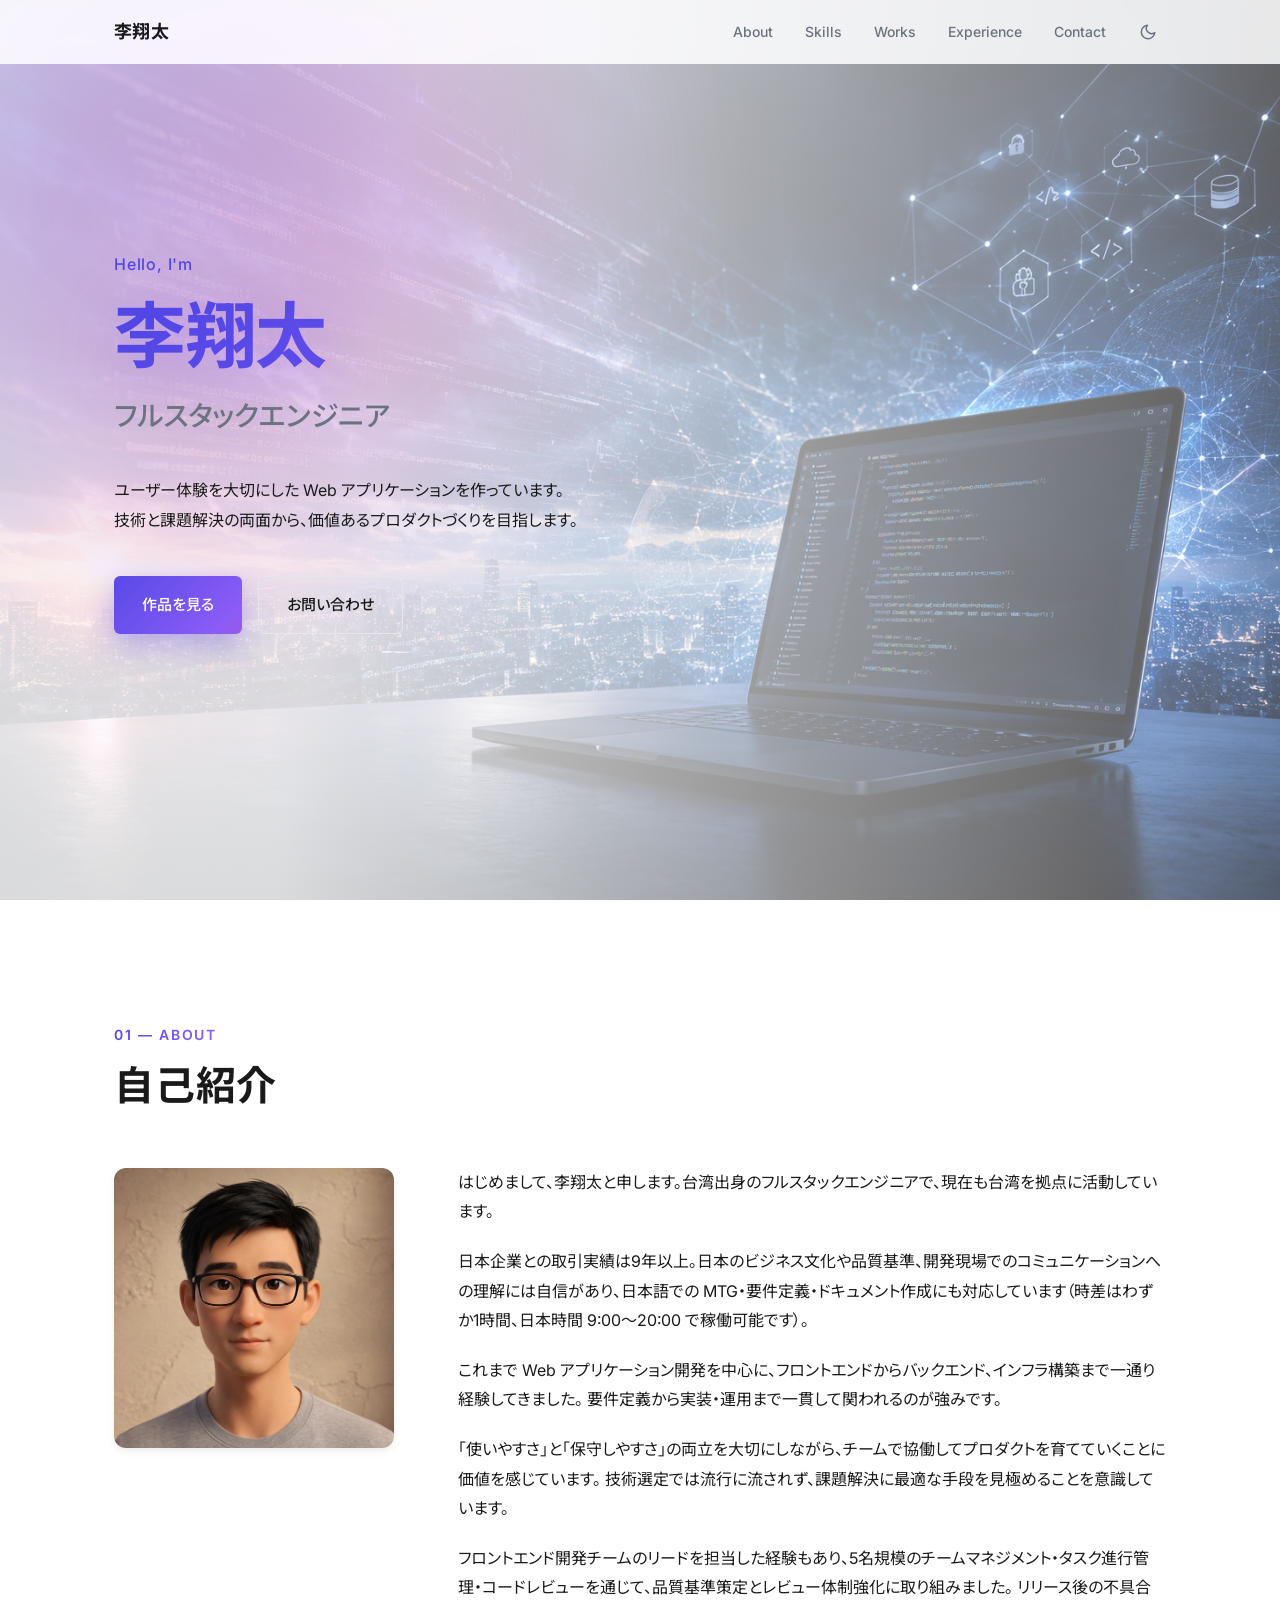
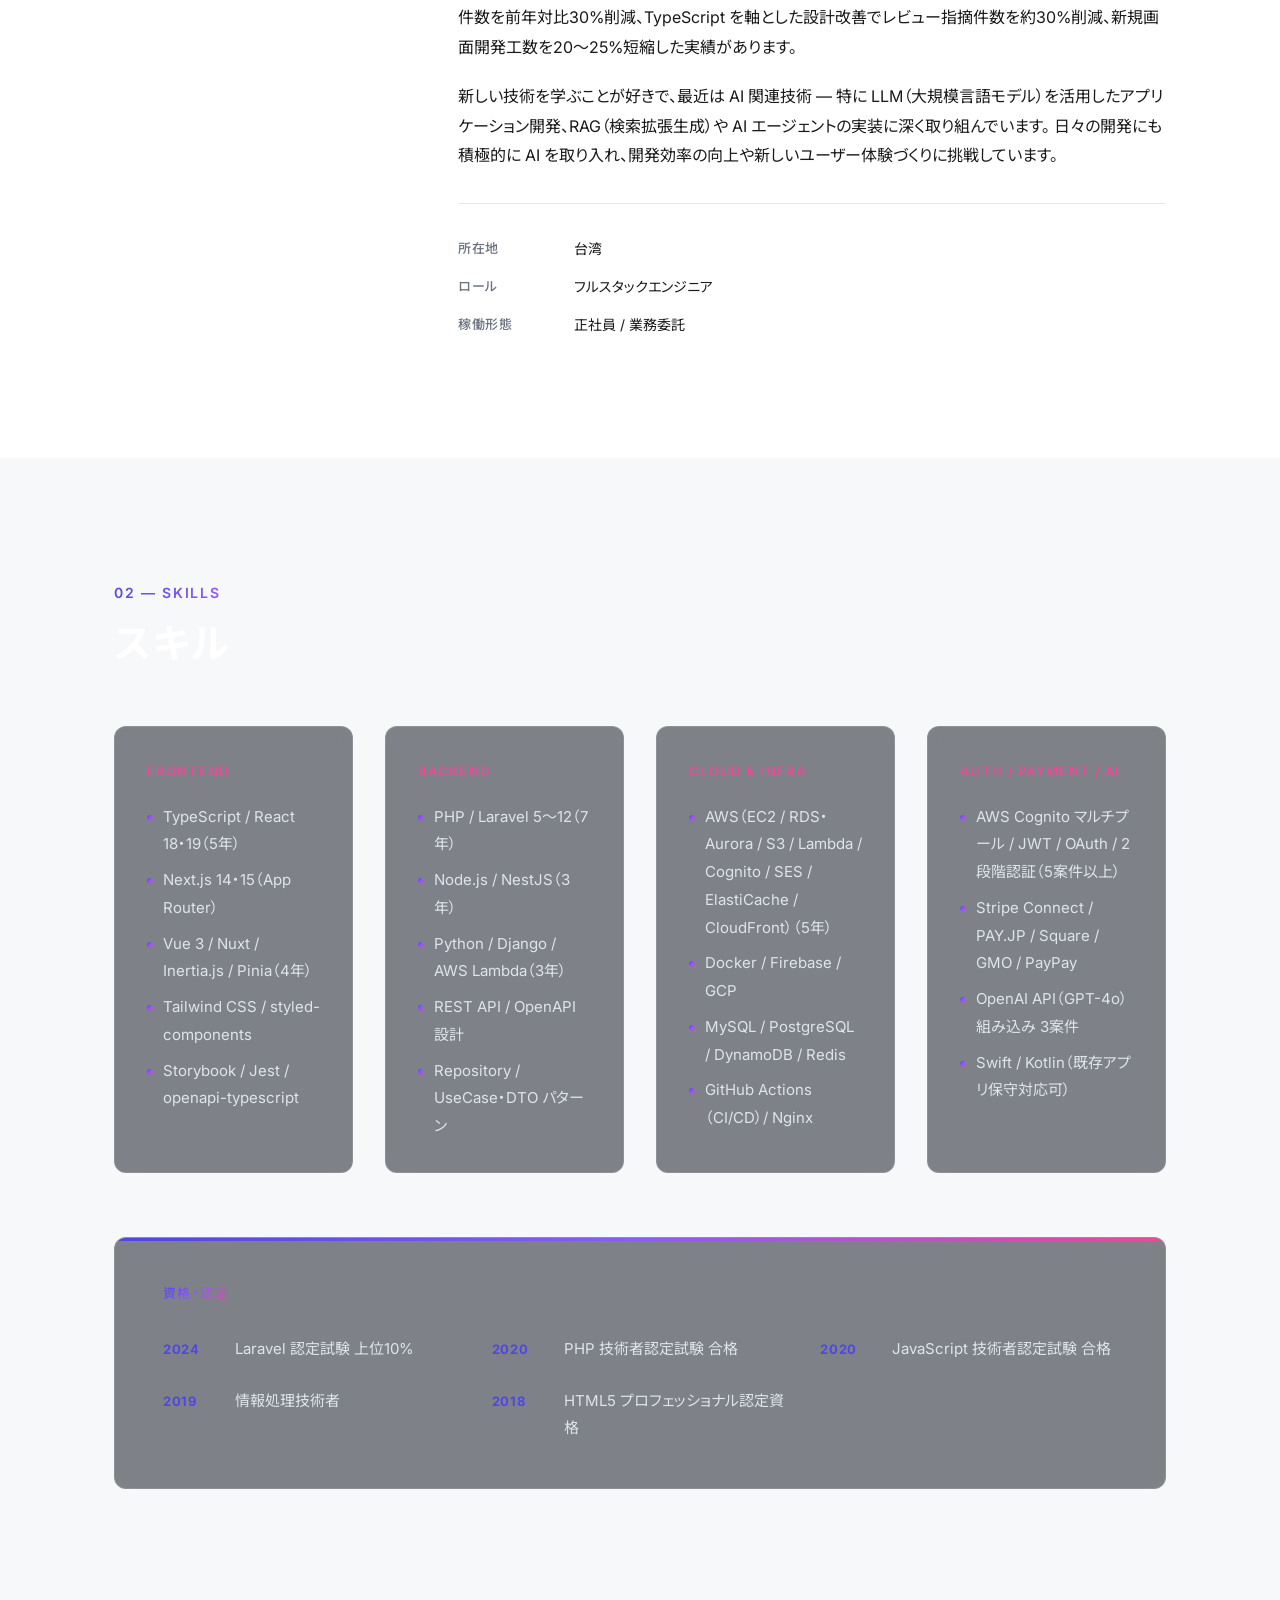
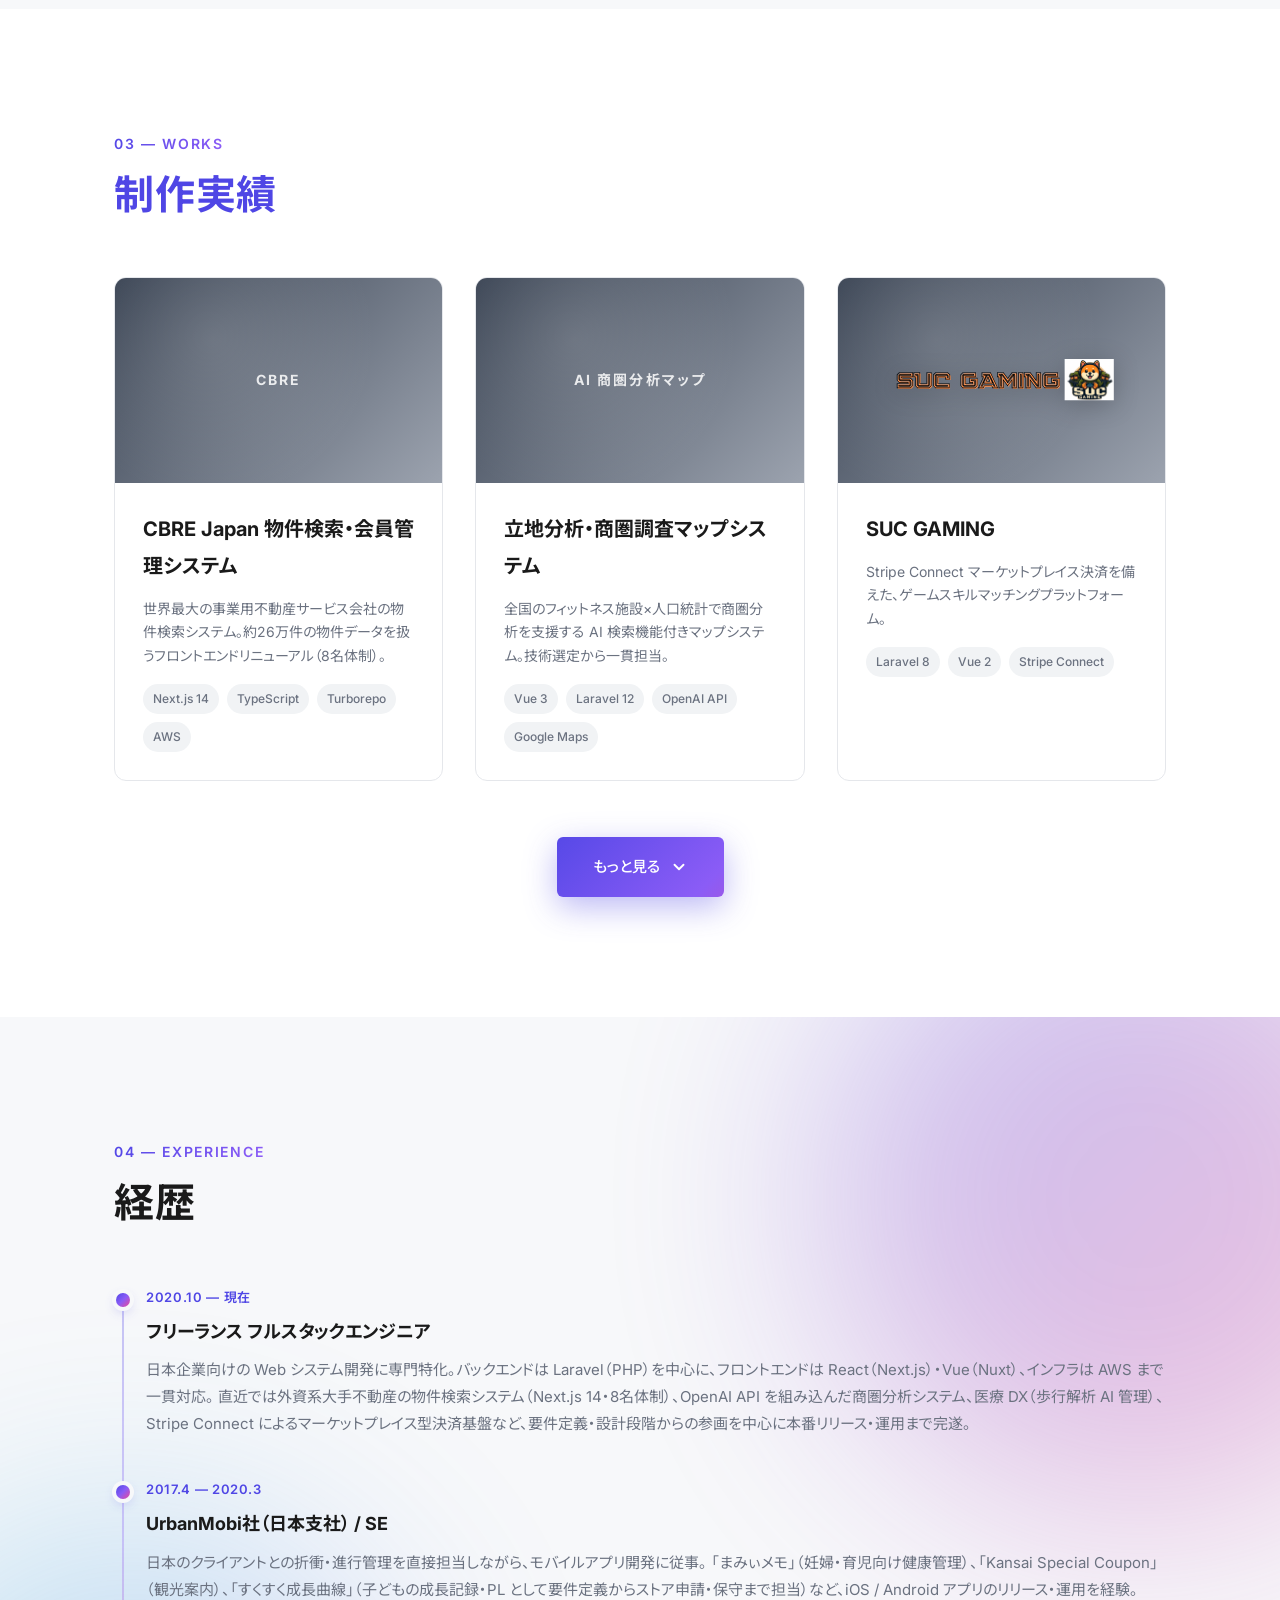
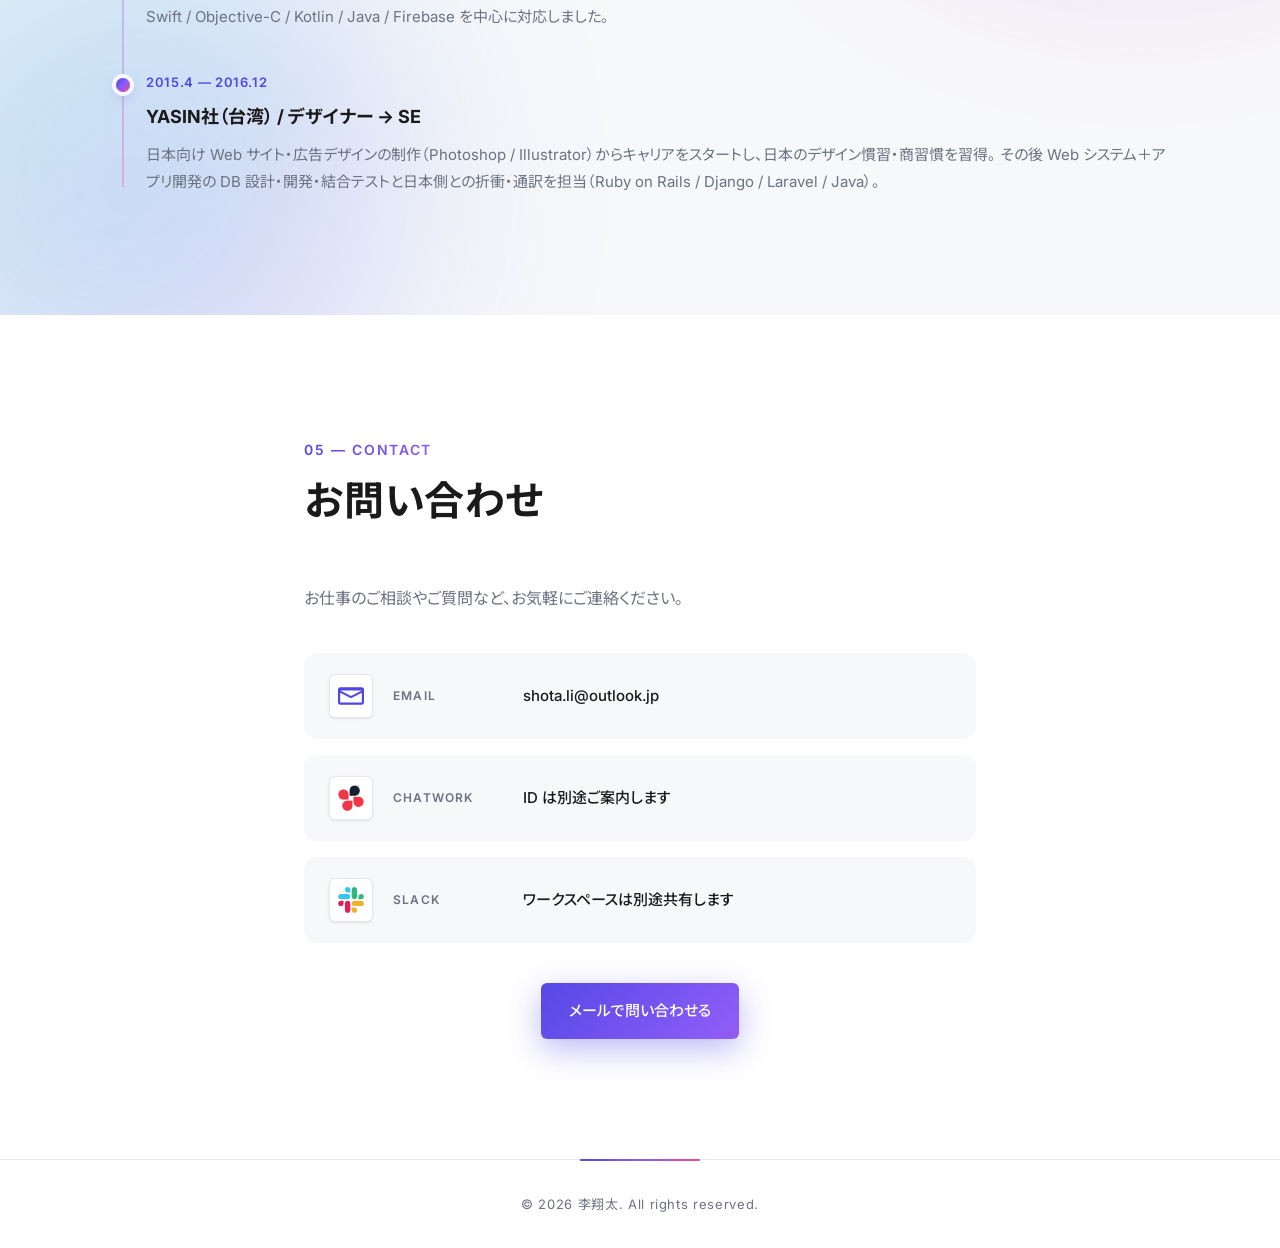
==== commit 9a2f71bb: "実績更新" ====
--- a/index.html
+++ b/index.html
@@ -85,7 +85,7 @@
           <div class="about__text">
             <p>はじめまして、李翔太と申します。台湾出身のフルスタックエンジニアで、現在も台湾を拠点に活動しています。</p>
             <p>
-              日本向けの開発案件には10年以上携わってきました。日本のビジネス文化や品質基準、開発現場でのコミュニケーションへの理解には自信があり、日本企業様との協業実績が豊富です。
+              日本企業との取引実績は9年以上。日本のビジネス文化や品質基準、開発現場でのコミュニケーションへの理解には自信があり、日本語での MTG・要件定義・ドキュメント作成にも対応しています（時差はわずか1時間、日本時間 9:00〜20:00 で稼働可能です）。
             </p>
             <p>
               これまで Web アプリケーション開発を中心に、フロントエンドからバックエンド、インフラ構築まで一通り経験してきました。
@@ -127,41 +127,39 @@
           <div class="skill-group">
             <h3 class="skill-group__title">Frontend</h3>
             <ul class="skill-list">
-              <li>React / Next.js（7年）</li>
-              <li>Vue.js / Nuxt.js（4年）</li>
-              <li>TypeScript / JavaScript</li>
-              <li>Styled Components, Storybook</li>
-              <li>Twig, jQuery</li>
+              <li>TypeScript / React 18・19（5年）</li>
+              <li>Next.js 14・15（App Router）</li>
+              <li>Vue 3 / Nuxt / Inertia.js / Pinia（4年）</li>
+              <li>Tailwind CSS / styled-components</li>
+              <li>Storybook / Jest / openapi-typescript</li>
             </ul>
           </div>
           <div class="skill-group">
             <h3 class="skill-group__title">Backend</h3>
             <ul class="skill-list">
-              <li>Laravel / PHP（8年）</li>
-              <li>Node.js / Nest.js（5年）</li>
-              <li>Django / Python（3年）</li>
-              <li>Ruby on Rails, Go（3年）</li>
-              <li>REST API / GraphQL</li>
-            </ul>
-          </div>
-          <div class="skill-group">
-            <h3 class="skill-group__title">Mobile App</h3>
-            <ul class="skill-list">
-              <li>Swift（5年）</li>
-              <li>Kotlin（5年）</li>
-              <li>React Native（4年）</li>
-              <li>Flutter（3年）</li>
-              <li>Objective-C / Java</li>
+              <li>PHP / Laravel 5〜12（7年）</li>
+              <li>Node.js / NestJS（3年）</li>
+              <li>Python / Django / AWS Lambda（3年）</li>
+              <li>REST API / OpenAPI 設計</li>
+              <li>Repository / UseCase・DTO パターン</li>
             </ul>
           </div>
           <div class="skill-group">
             <h3 class="skill-group__title">Cloud &amp; Infra</h3>
             <ul class="skill-list">
-              <li>AWS（EC2 / Lambda / S3 / RDS / Cognito）</li>
-              <li>Firebase, Docker</li>
-              <li>MySQL / PostgreSQL / DynamoDB</li>
-              <li>GitHub / GitLab</li>
-              <li>Stripe / PayJP / Square</li>
+              <li>AWS（EC2 / RDS・Aurora / S3 / Lambda / Cognito / SES / ElastiCache / CloudFront）（5年）</li>
+              <li>Docker / Firebase / GCP</li>
+              <li>MySQL / PostgreSQL / DynamoDB / Redis</li>
+              <li>GitHub Actions（CI/CD）/ Nginx</li>
+            </ul>
+          </div>
+          <div class="skill-group">
+            <h3 class="skill-group__title">Auth / Payment / AI</h3>
+            <ul class="skill-list">
+              <li>AWS Cognito マルチプール / JWT / OAuth / 2段階認証（5案件以上）</li>
+              <li>Stripe Connect / PAY.JP / Square / GMO / PayPay</li>
+              <li>OpenAI API（GPT-4o）組み込み 3案件</li>
+              <li>Swift / Kotlin（既存アプリ保守対応可）</li>
             </ul>
           </div>
         </div>
@@ -190,14 +188,73 @@
                 <span class="work-card__thumb-text">CBRE</span>
               </div>
               <div class="work-card__body">
-                <h3 class="work-card__title">CBRE Japan 物件検索</h3>
-                <p class="work-card__desc">
-                  世界最大の事業用不動産サービス会社 CBRE が運営する、企業向け物件検索プラットフォーム。
-                </p>
-                <ul class="work-card__tags">
-                  <li>不動産</li>
-                  <li>エンタープライズ</li>
-                  <li>Web</li>
+                <h3 class="work-card__title">CBRE Japan 物件検索・会員管理システム</h3>
+                <p class="work-card__desc">
+                  世界最大の事業用不動産サービス会社の物件検索システム。約26万件の物件データを扱うフロントエンドリニューアル（8名体制）。
+                </p>
+                <ul class="work-card__tags">
+                  <li>Next.js 14</li>
+                  <li>TypeScript</li>
+                  <li>Turborepo</li>
+                  <li>AWS</li>
+                </ul>
+              </div>
+            </a>
+          </article>
+
+          <article class="work-card">
+            <a href="works/fitness-map-analysis.html" class="work-card__link">
+              <div class="work-card__thumb">
+                <span class="work-card__thumb-text">AI 商圏分析マップ</span>
+              </div>
+              <div class="work-card__body">
+                <h3 class="work-card__title">立地分析・商圏調査マップシステム</h3>
+                <p class="work-card__desc">
+                  全国のフィットネス施設×人口統計で商圏分析を支援する AI 検索機能付きマップシステム。技術選定から一貫担当。
+                </p>
+                <ul class="work-card__tags">
+                  <li>Vue 3</li>
+                  <li>Laravel 12</li>
+                  <li>OpenAI API</li>
+                  <li>Google Maps</li>
+                </ul>
+              </div>
+            </a>
+          </article>
+
+          <article class="work-card">
+            <a href="works/suc-gaming.html" class="work-card__link">
+              <div class="work-card__thumb work-card__thumb--icon">
+                <img src="assets/images/works/suc-gaming-logo.svg" alt="SUC GAMING" loading="lazy">
+              </div>
+              <div class="work-card__body">
+                <h3 class="work-card__title">SUC GAMING</h3>
+                <p class="work-card__desc">
+                  Stripe Connect マーケットプレイス決済を備えた、ゲームスキルマッチングプラットフォーム。
+                </p>
+                <ul class="work-card__tags">
+                  <li>Laravel 8</li>
+                  <li>Vue 2</li>
+                  <li>Stripe Connect</li>
+                </ul>
+              </div>
+            </a>
+          </article>
+
+          <article class="work-card">
+            <a href="works/guinot-paris.html" class="work-card__link">
+              <div class="work-card__thumb work-card__thumb--icon">
+                <img src="assets/images/works/guinot-logo.svg" alt="Guinot" loading="lazy">
+              </div>
+              <div class="work-card__body">
+                <h3 class="work-card__title">美容サロン FC 向け 会員 EC・予約管理システム</h3>
+                <p class="work-card__desc">
+                  会員向け EC・施術予約と、本部・店舗・メーカー向け管理システムをゼロから開発。15分単位の予約空き枠算出。
+                </p>
+                <ul class="work-card__tags">
+                  <li>Laravel 12</li>
+                  <li>PAY.JP</li>
+                  <li>AWS</li>
                 </ul>
               </div>
             </a>
@@ -209,18 +266,99 @@
                 <img src="assets/images/works/little-dvc-logo.png" alt="Little Da Vinci" loading="lazy">
               </div>
               <div class="work-card__body">
-                <h3 class="work-card__title">GalleryCity</h3>
-                <p class="work-card__desc">
-                  「リトル・ダヴィンチ」が展開する GalleryCity ブランドの公式 Web サイト。
-                </p>
-                <ul class="work-card__tags">
-                  <li>Web開発</li>
-                  <li>サービスサイト</li>
-                </ul>
-              </div>
-            </a>
-          </article>
-
+                <h3 class="work-card__title">GalleryCity（リトル・ダビンチ）</h3>
+                <p class="work-card__desc">
+                  子どもの作品を家族で共有し、GPT-4o による AI 評価・コンクール応募ができるギャラリープラットフォーム。
+                </p>
+                <ul class="work-card__tags">
+                  <li>Vue 3</li>
+                  <li>Laravel 9</li>
+                  <li>OpenAI GPT-4o</li>
+                  <li>Square</li>
+                </ul>
+              </div>
+            </a>
+          </article>
+
+          <article class="work-card">
+            <a href="works/mept-gait-analysis.html" class="work-card__link">
+              <div class="work-card__thumb">
+                <span class="work-card__thumb-text">MePT</span>
+              </div>
+              <div class="work-card__body">
+                <h3 class="work-card__title">歩行解析 AI 管理システム「MePT」</h3>
+                <p class="work-card__desc">
+                  リハビリ患者の歩行計測データを管理する医療 DX システム。Python Lambda 30関数超の API と AI 推論パイプラインを構築。
+                </p>
+                <ul class="work-card__tags">
+                  <li>Next.js 15</li>
+                  <li>Python Lambda</li>
+                  <li>DynamoDB</li>
+                  <li>医療 DX</li>
+                </ul>
+              </div>
+            </a>
+          </article>
+
+          <article class="work-card">
+            <a href="works/spurcle-nexus.html" class="work-card__link">
+              <div class="work-card__thumb work-card__thumb--icon">
+                <img src="assets/images/works/spurcle-logo.svg" alt="Spurcle" loading="lazy">
+              </div>
+              <div class="work-card__body">
+                <h3 class="work-card__title">Spurcle（企業検索・イベント参加プラットフォーム）</h3>
+                <p class="work-card__desc">
+                  4種類のユーザーが企業・ニュース・イベント情報を閲覧・検索・応募できるプラットフォーム。設計〜インフラまで1名で担当。
+                </p>
+                <ul class="work-card__tags">
+                  <li>Next.js 14</li>
+                  <li>Laravel 11</li>
+                  <li>MicroCMS</li>
+                  <li>Cognito</li>
+                </ul>
+              </div>
+            </a>
+          </article>
+
+          <article class="work-card">
+            <a href="works/minnano-keirin.html" class="work-card__link">
+              <div class="work-card__thumb">
+                <img src="assets/images/works/minnano-keirin.jpg" alt="みんなの競輪" loading="lazy">
+              </div>
+              <div class="work-card__body">
+                <h3 class="work-card__title">みんなの競輪（Web 投票システム）</h3>
+                <p class="work-card__desc">
+                  公営競技の車券投票・資金チャージ・会員管理を行う統合サイト。App Router 55ルート超のフロントエンド実装。
+                </p>
+                <ul class="work-card__tags">
+                  <li>Next.js 15</li>
+                  <li>React Query</li>
+                  <li>Storybook</li>
+                </ul>
+              </div>
+            </a>
+          </article>
+
+          <article class="work-card">
+            <a href="works/okinawa-matchmaking.html" class="work-card__link">
+              <div class="work-card__thumb">
+                <span class="work-card__thumb-text">婚活マッチング</span>
+              </div>
+              <div class="work-card__body">
+                <h3 class="work-card__title">婚活マッチング Web システム</h3>
+                <p class="work-card__desc">
+                  地域婚活会員向けマッチングサービス。検索・申請・メッセージから管理者の会員審査・通報対応まで一貫実装。
+                </p>
+                <ul class="work-card__tags">
+                  <li>Laravel 10</li>
+                  <li>Inertia.js</li>
+                  <li>Vue 3</li>
+                </ul>
+              </div>
+            </a>
+          </article>
+
+          <!-- 非表示中: プロ野球沖縄キャンプ2026（再表示する場合はこのコメントを解除）
           <article class="work-card">
             <a href="works/baseballgate-okinawa-camp.html" class="work-card__link">
               <div class="work-card__thumb">
@@ -239,62 +377,28 @@
               </div>
             </a>
           </article>
-
-          <article class="work-card">
-            <a href="works/minnano-keirin.html" class="work-card__link">
-              <div class="work-card__thumb">
-                <img src="assets/images/works/minnano-keirin.jpg" alt="みんなの競輪" loading="lazy">
-              </div>
-              <div class="work-card__body">
-                <h3 class="work-card__title">みんなの競輪</h3>
-                <p class="work-card__desc">
-                  競輪の予想・レース映像を見ながら投票できる、競輪のオンライン投票サービス。
-                </p>
-                <ul class="work-card__tags">
-                  <li>Next.js</li>
-                  <li>TypeScript</li>
-                  <li>オンライン投票</li>
-                </ul>
-              </div>
-            </a>
-          </article>
-
-          <article class="work-card">
-            <a href="works/spurcle-nexus.html" class="work-card__link">
-              <div class="work-card__thumb work-card__thumb--icon">
-                <img src="assets/images/works/spurcle-logo.svg" alt="Spurcle" loading="lazy">
-              </div>
-              <div class="work-card__body">
-                <h3 class="work-card__title">Spurcle Community（Nexus）</h3>
-                <p class="work-card__desc">
-                  Spurcle が運営する Nexus コミュニティのWebプラットフォーム。
-                </p>
-                <ul class="work-card__tags">
-                  <li>Next.js</li>
-                  <li>コミュニティ</li>
-                </ul>
-              </div>
-            </a>
-          </article>
-
-          <article class="work-card">
-            <a href="works/guinot-paris.html" class="work-card__link">
-              <div class="work-card__thumb work-card__thumb--icon">
-                <img src="assets/images/works/guinot-logo.svg" alt="Guinot" loading="lazy">
-              </div>
-              <div class="work-card__body">
-                <h3 class="work-card__title">Guinot Official Beauty Salon</h3>
-                <p class="work-card__desc">
-                  フランス発の高級美容ブランド Guinot の公式オンラインサロン。
-                </p>
-                <ul class="work-card__tags">
-                  <li>EC</li>
-                  <li>美容</li>
-                  <li>認証</li>
-                </ul>
-              </div>
-            </a>
-          </article>
+          -->
+
+          <!-- 非表示中: GYM Machine Price 比較サイト（再表示する場合はこのコメントを解除）
+          <article class="work-card">
+            <a href="works/gymcloud-comparison.html" class="work-card__link">
+              <div class="work-card__thumb work-card__thumb&#45;&#45;icon">
+                <img src="assets/images/works/gymcloud-logo.png" alt="GYM CLOUD" loading="lazy">
+              </div>
+              <div class="work-card__body">
+                <h3 class="work-card__title">GYM Machine Price 比較サイト</h3>
+                <p class="work-card__desc">
+                  トレーニングマシンの最安値比較・新品/中古品の一括見積りができるフィットネス機器の比較プラットフォーム。
+                </p>
+                <ul class="work-card__tags">
+                  <li>比較サイト</li>
+                  <li>一括見積り</li>
+                  <li>B2B</li>
+                </ul>
+              </div>
+            </a>
+          </article>
+          -->
         </div>
 
         <div class="works__more">
@@ -318,27 +422,28 @@
             <div class="timeline__body">
               <h3 class="timeline__title">フリーランス フルスタックエンジニア</h3>
               <p>
-                正社員時代に培った経験を活かし、フリーランスとして独立。スマホアプリと Webシステム開発（フロントエンド・バックエンド・インフラ）を一貫担当。
-                Spurcle・リトル・ダヴィンチ・みんなの競輪・Guinot などの Web プラットフォーム開発に参画し、React/Next.js + Laravel/Node.js + AWS を主軸に多様な業界の案件を手がけています。
+                日本企業向けの Web システム開発に専門特化。バックエンドは Laravel（PHP）を中心に、フロントエンドは React（Next.js）・Vue（Nuxt）、インフラは AWS まで一貫対応。
+                直近では外資系大手不動産の物件検索システム（Next.js 14・8名体制）、OpenAI API を組み込んだ商圏分析システム、医療 DX（歩行解析 AI 管理）、Stripe Connect によるマーケットプレイス型決済基盤など、要件定義・設計段階からの参画を中心に本番リリース・運用まで完遂。
               </p>
             </div>
           </li>
           <li class="timeline__item">
-            <div class="timeline__date">2017.5 — 2020.9</div>
+            <div class="timeline__date">2017.4 — 2020.3</div>
             <div class="timeline__body">
               <h3 class="timeline__title">UrbanMobi社（日本支社） / SE</h3>
               <p>
-                日本のお客様と直接やり取りしながら、モバイルアプリ開発を担当。
-                「まみぃメモ」（妊婦・赤ちゃん健康管理）、「Kansai Special Coupon」（観光案内）、「すくすく成長曲線」（子どもの成長記録）など、iOS / Android アプリのリリース・運用を経験。Swift / Objective-C / Kotlin / Firebase を中心に幅広く対応しました。
+                日本のクライアントとの折衝・進行管理を直接担当しながら、モバイルアプリ開発に従事。
+                「まみぃメモ」（妊婦・育児向け健康管理）、「Kansai Special Coupon」（観光案内）、「すくすく成長曲線」（子どもの成長記録・PL として要件定義からストア申請・保守まで担当）など、iOS / Android アプリのリリース・運用を経験。Swift / Objective-C / Kotlin / Java / Firebase を中心に対応しました。
               </p>
             </div>
           </li>
           <li class="timeline__item">
-            <div class="timeline__date">2015.4 — 2017.5</div>
+            <div class="timeline__date">2015.4 — 2016.12</div>
             <div class="timeline__body">
               <h3 class="timeline__title">YASIN社（台湾） / デザイナー → SE</h3>
               <p>
-                日本向け Web サイト・広告デザインの制作からキャリアをスタート。その後 Web システム + アプリ開発と日本語通訳を担当し、日本の仕事の進め方やビジネス文化を学びました。Ruby on Rails / Django / Laravel / Java など、幅広い技術スタックを経験。
+                日本向け Web サイト・広告デザインの制作（Photoshop / Illustrator）からキャリアをスタートし、日本のデザイン慣習・商習慣を習得。
+                その後 Web システム＋アプリ開発の DB 設計・開発・結合テストと日本側との折衝・通訳を担当（Ruby on Rails / Django / Laravel / Java）。
               </p>
             </div>
           </li>
--- a/assets/css/style.css
+++ b/assets/css/style.css
@@ -805,6 +805,9 @@
 .works.is-expanded .work-card:nth-child(6) { animation-delay: 0.2s; }
 .works.is-expanded .work-card:nth-child(7) { animation-delay: 0.3s; }
 .works.is-expanded .work-card:nth-child(8) { animation-delay: 0.4s; }
+.works.is-expanded .work-card:nth-child(9) { animation-delay: 0.5s; }
+.works.is-expanded .work-card:nth-child(10) { animation-delay: 0.6s; }
+.works.is-expanded .work-card:nth-child(11) { animation-delay: 0.7s; }
 
 @keyframes workReveal {
   from {
